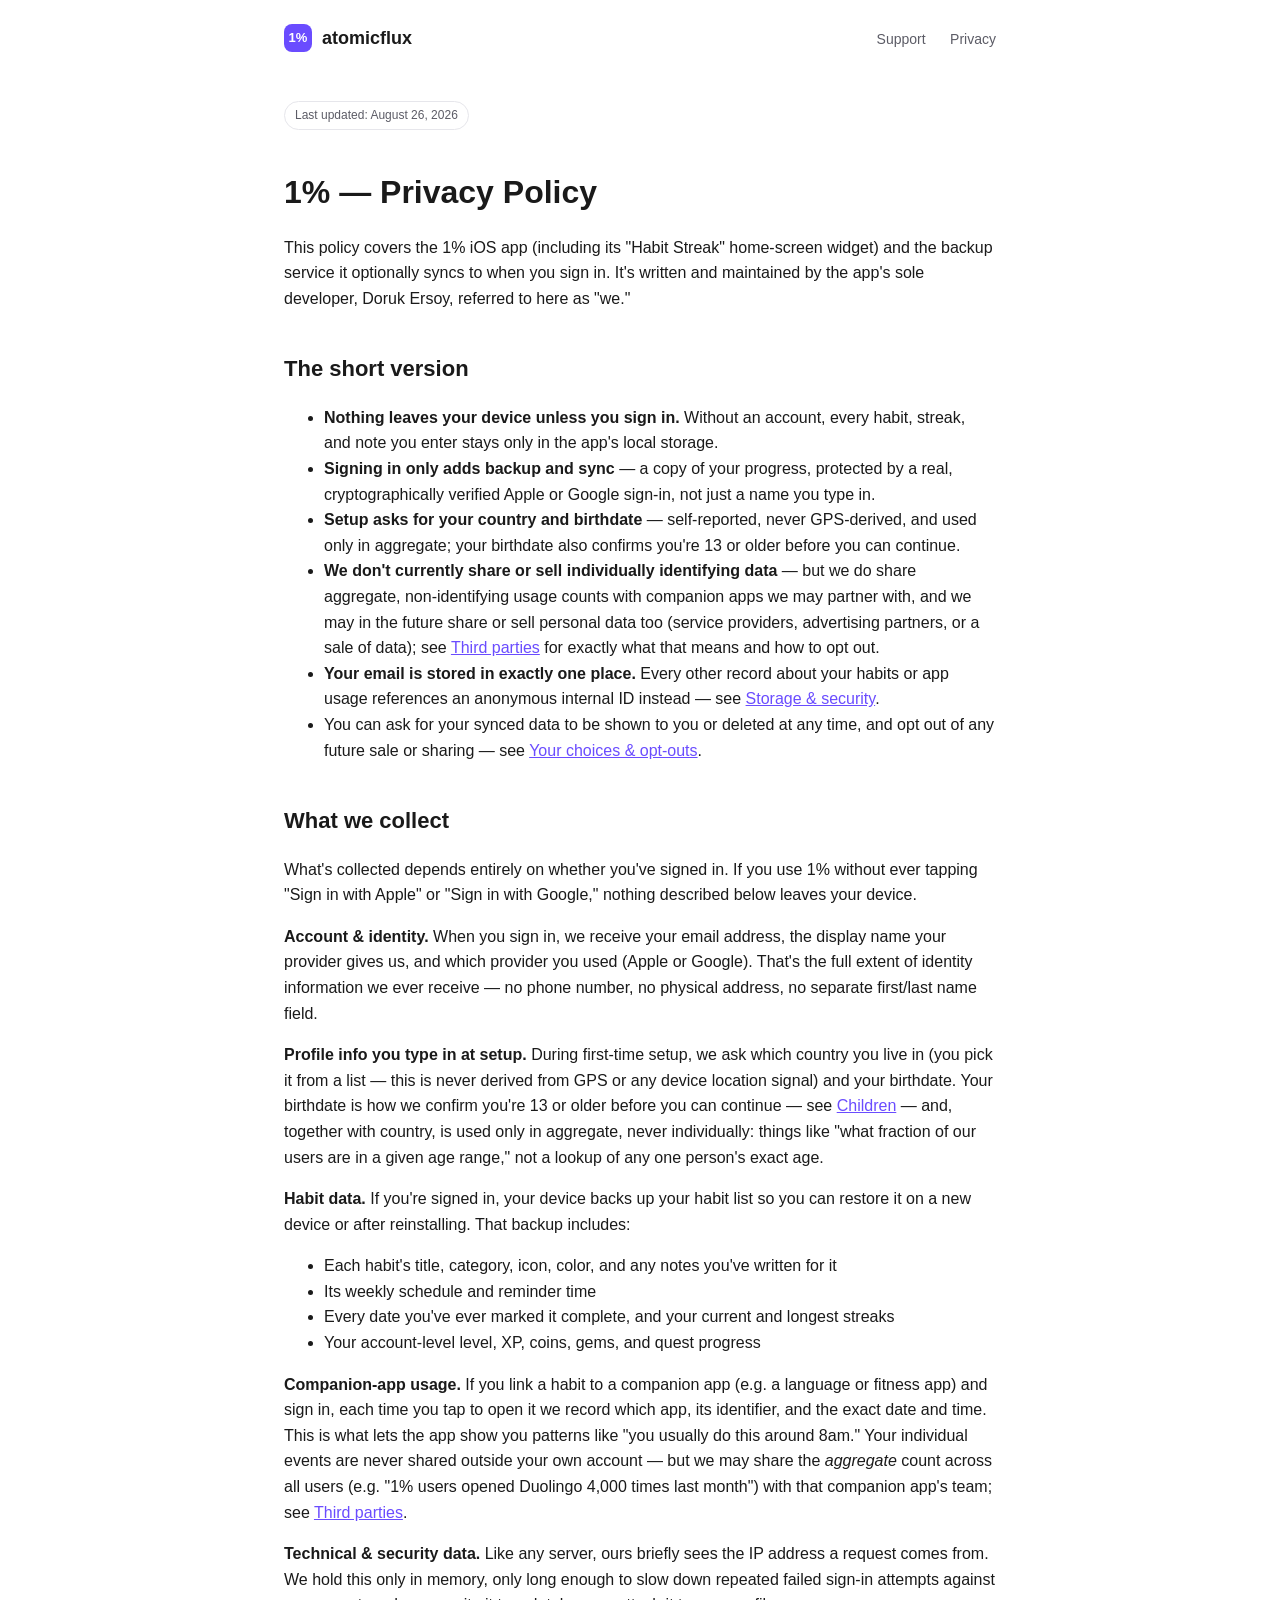
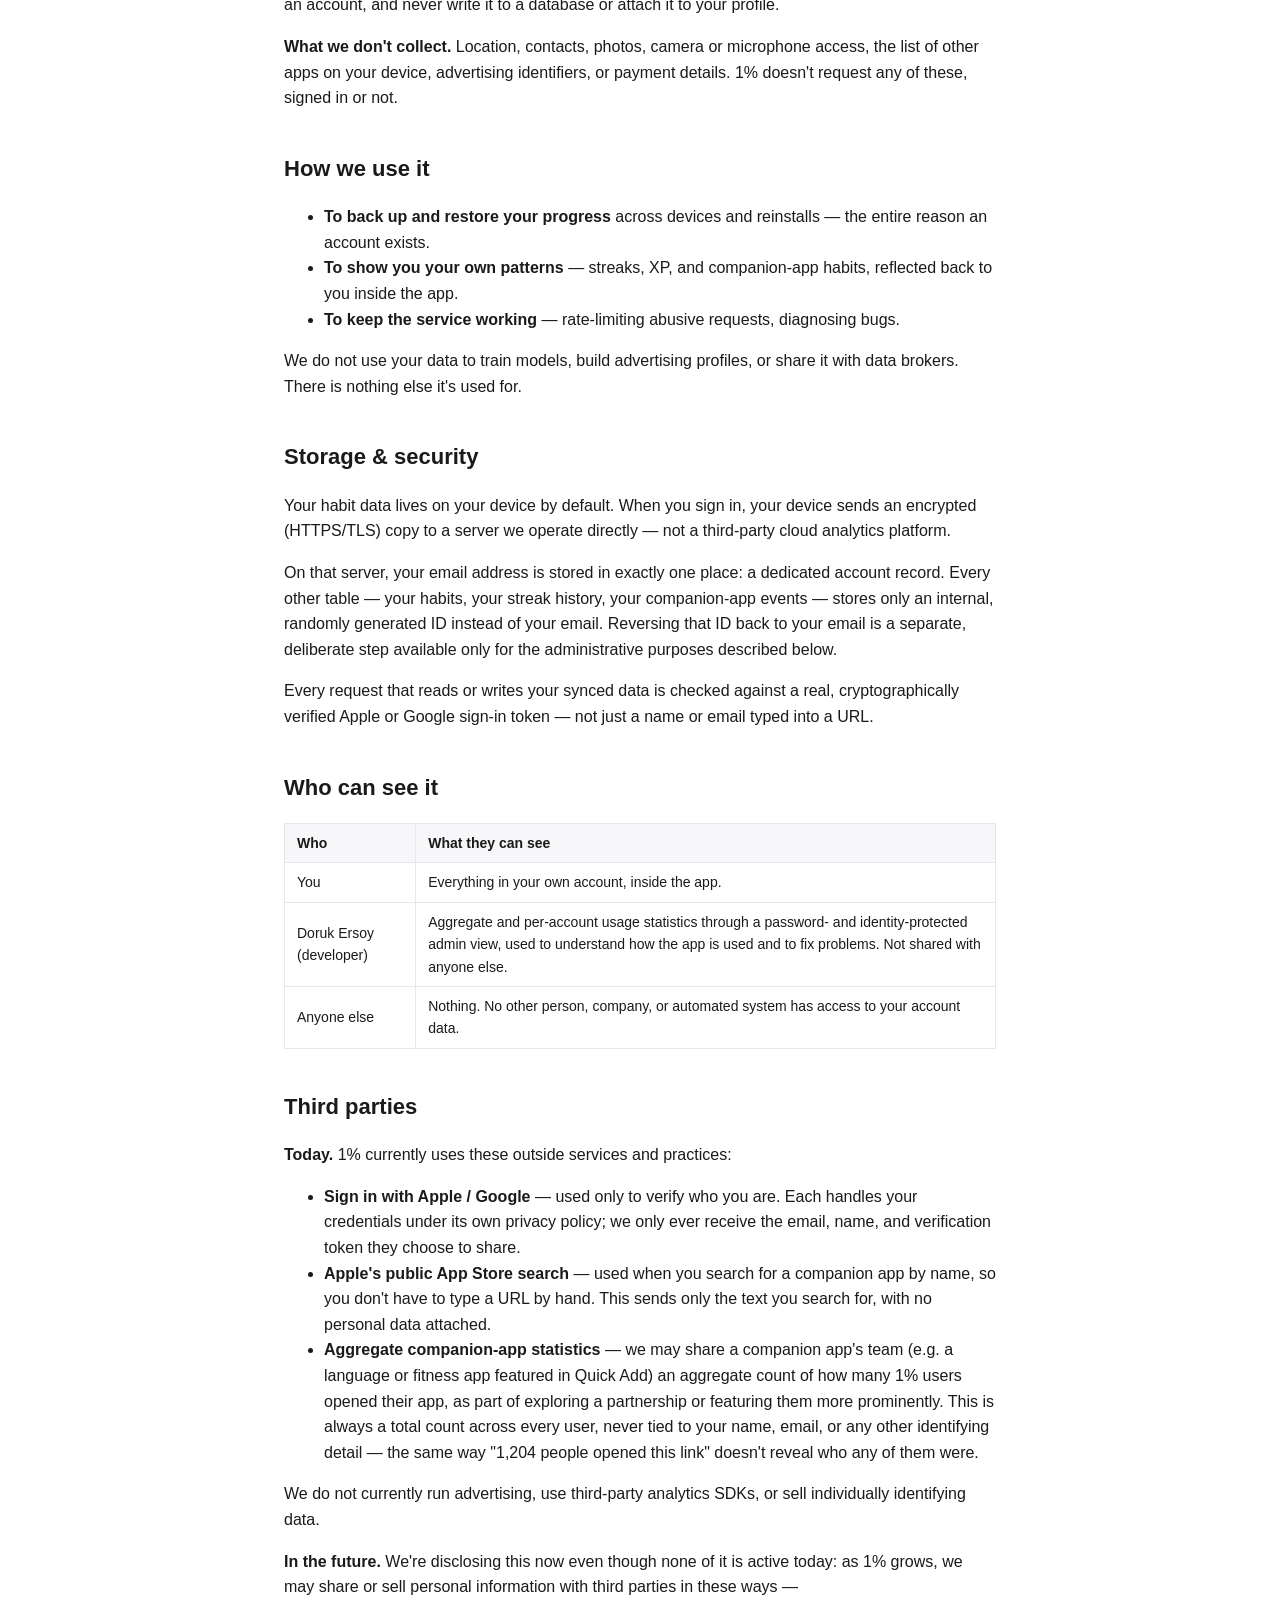
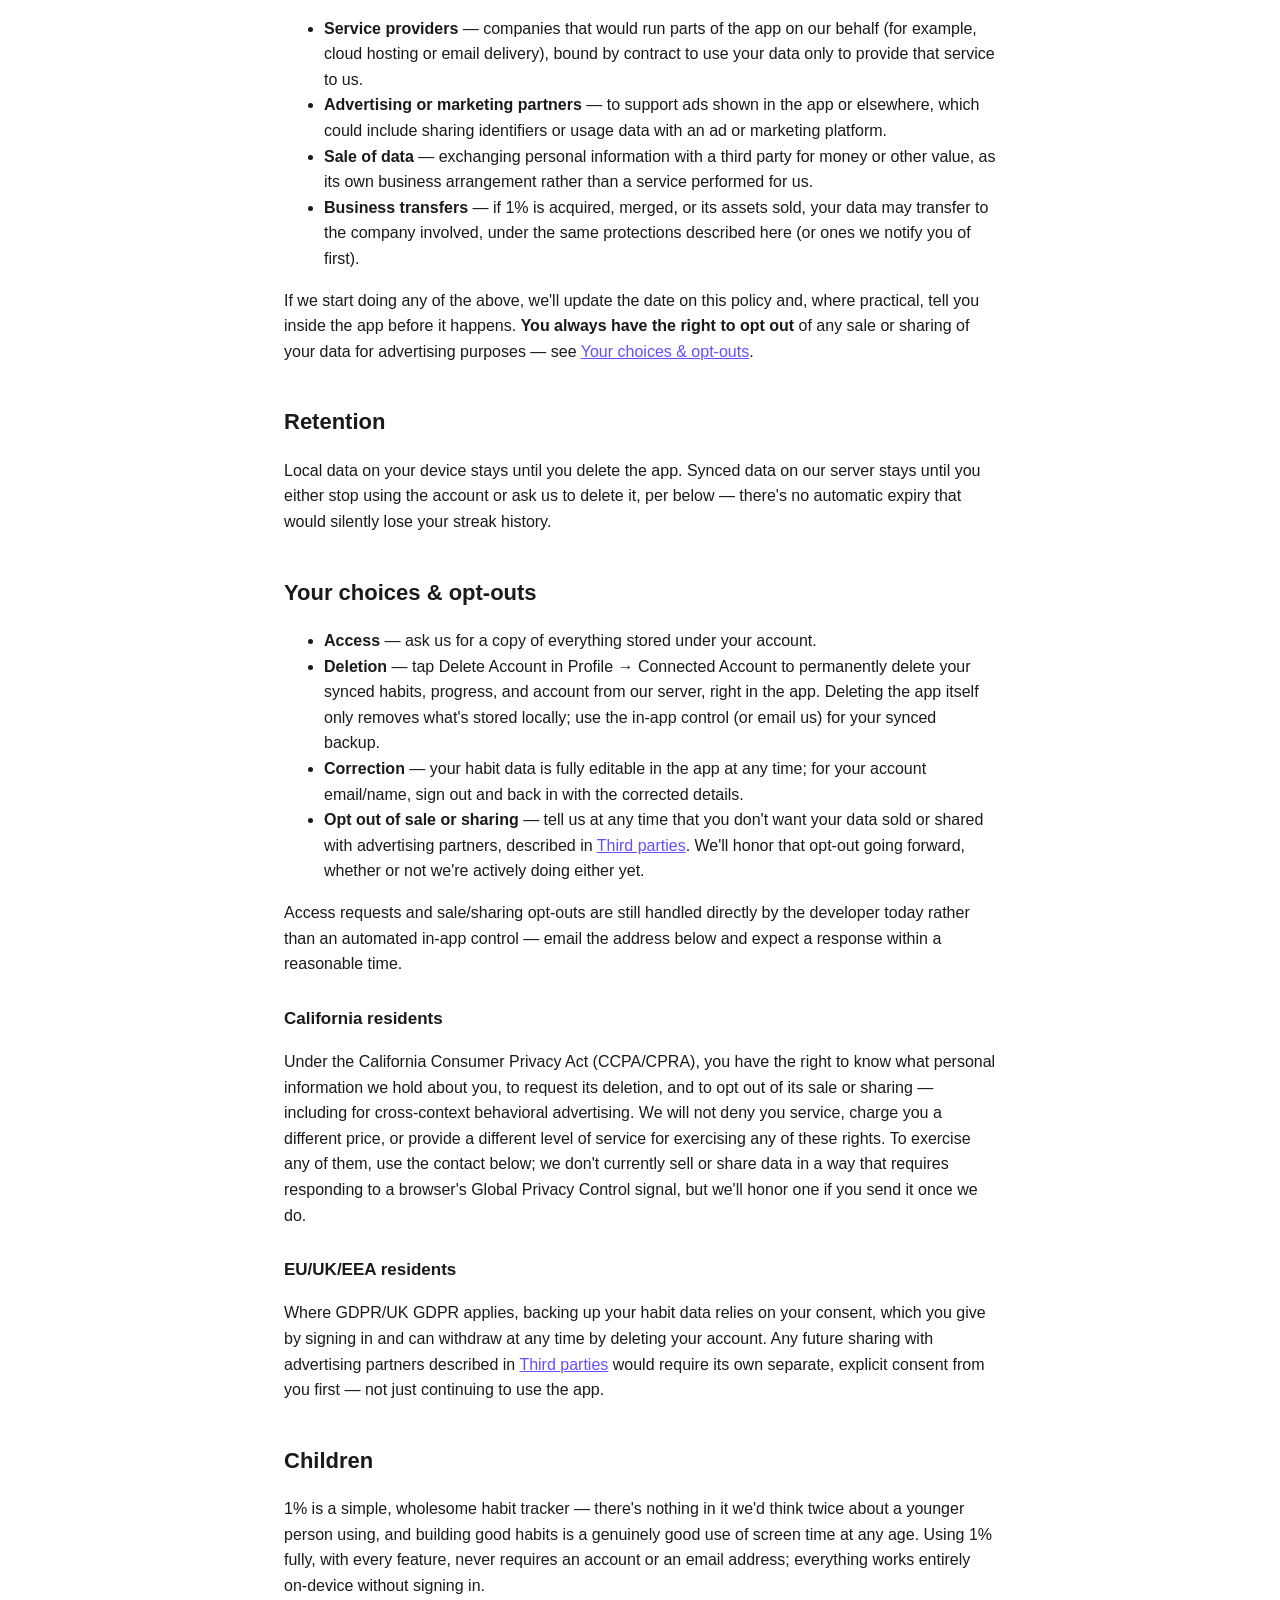
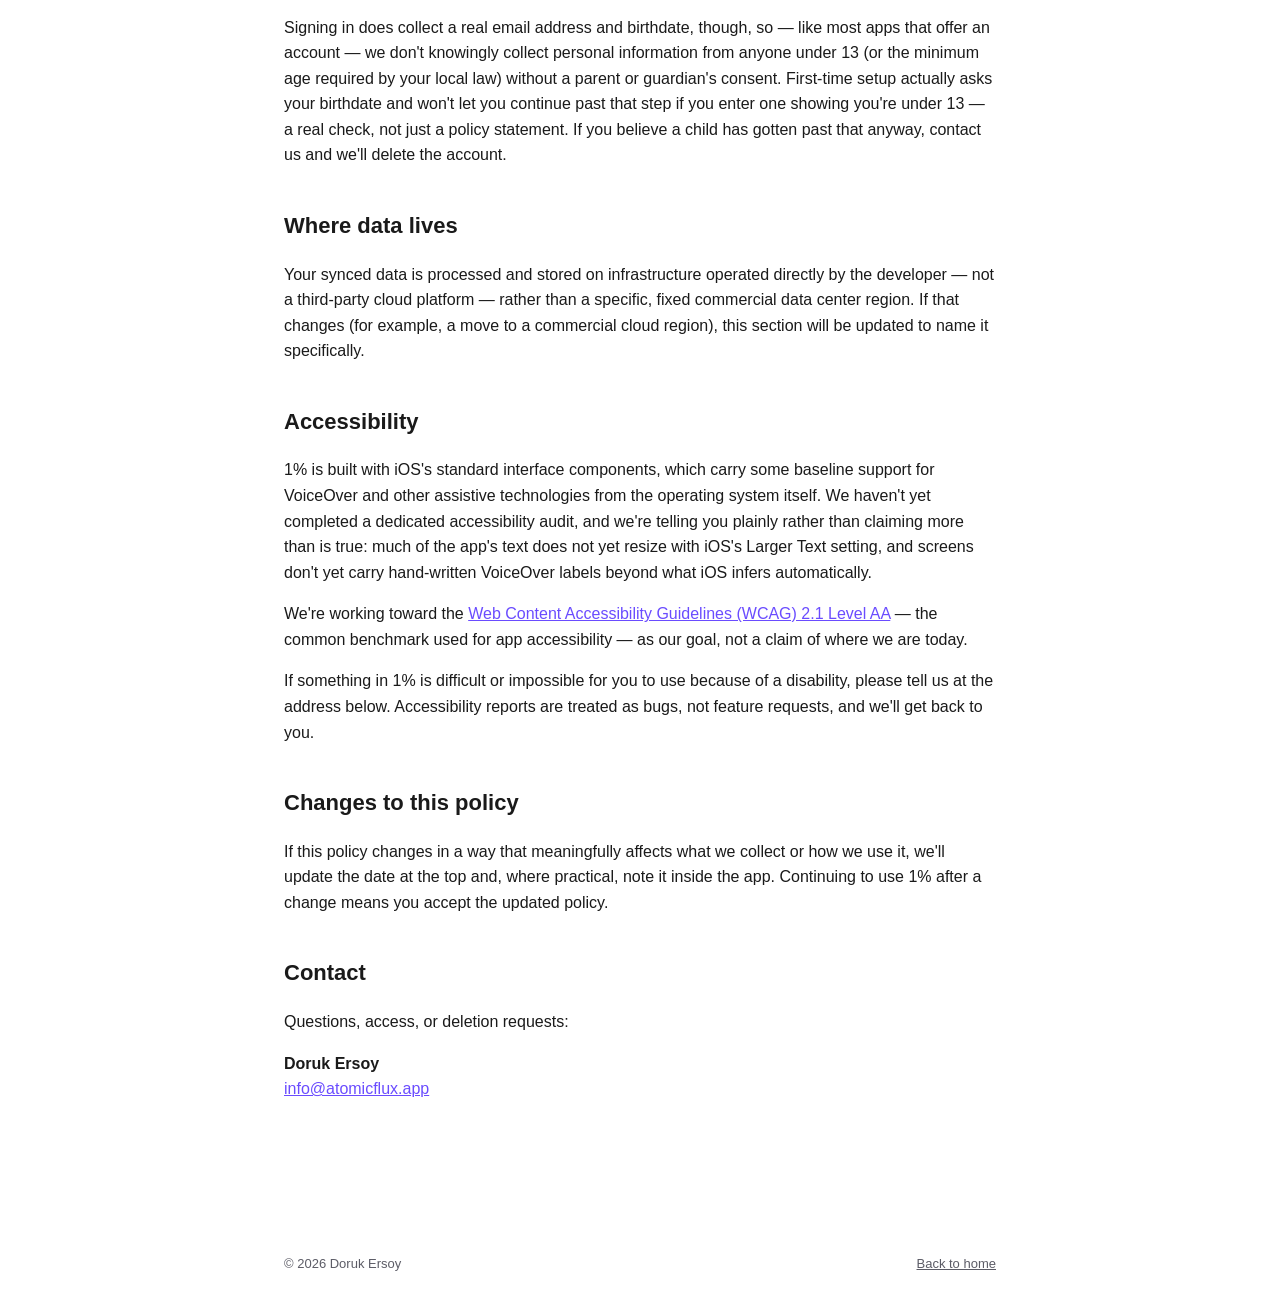
==== privacy/index.html @ e9e7b1c2 "Initial site: landing page, privacy policy, and support page Co-Authored-By: Claude Sonnet 5 <norepl" ====
<!doctype html>
<html lang="en">
<head>
<meta charset="utf-8">
<meta name="viewport" content="width=device-width, initial-scale=1">
<title>Privacy Policy — 1%</title>
<meta name="description" content="Privacy policy for the 1% iOS habit tracker app.">
<link rel="stylesheet" href="/css/style.css">
</head>
<body>
<header class="site">
  <a class="brand" href="/">
    <span class="mark">1%</span>
    atomicflux
  </a>
  <nav class="site">
    <a href="/support/">Support</a>
    <a href="/privacy/">Privacy</a>
  </nav>
</header>

<main class="wrap">
  <span class="badge">Last updated: August 26, 2026</span>
  <h1>1% — Privacy Policy</h1>

  <p>This policy covers the 1% iOS app (including its "Habit Streak"
  home-screen widget) and the backup service it optionally syncs to when
  you sign in. It's written and maintained by the app's sole developer,
  Doruk Ersoy, referred to here as "we."</p>

  <h2>The short version</h2>
  <ul>
    <li><strong>Nothing leaves your device unless you sign in.</strong> Without an account, every habit, streak, and note you enter stays only in the app's local storage.</li>
    <li><strong>Signing in only adds backup and sync</strong> — a copy of your progress, protected by a real, cryptographically verified Apple or Google sign-in, not just a name you type in.</li>
    <li><strong>Setup asks for your country and birthdate</strong> — self-reported, never GPS-derived, and used only in aggregate; your birthdate also confirms you're 13 or older before you can continue.</li>
    <li><strong>We don't currently share or sell individually identifying data</strong> — but we do share aggregate, non-identifying usage counts with companion apps we may partner with, and we may in the future share or sell personal data too (service providers, advertising partners, or a sale of data); see <a href="#third-parties">Third parties</a> for exactly what that means and how to opt out.</li>
    <li><strong>Your email is stored in exactly one place.</strong> Every other record about your habits or app usage references an anonymous internal ID instead — see <a href="#storage-security">Storage &amp; security</a>.</li>
    <li>You can ask for your synced data to be shown to you or deleted at any time, and opt out of any future sale or sharing — see <a href="#your-choices">Your choices &amp; opt-outs</a>.</li>
  </ul>

  <h2>What we collect</h2>
  <p>What's collected depends entirely on whether you've signed in. If you use 1% without ever tapping "Sign in with Apple" or "Sign in with Google," nothing described below leaves your device.</p>

  <p><strong>Account &amp; identity.</strong> When you sign in, we receive your email address, the display name your provider gives us, and which provider you used (Apple or Google). That's the full extent of identity information we ever receive — no phone number, no physical address, no separate first/last name field.</p>

  <p><strong>Profile info you type in at setup.</strong> During first-time setup, we ask which country you live in (you pick it from a list — this is never derived from GPS or any device location signal) and your birthdate. Your birthdate is how we confirm you're 13 or older before you can continue — see <a href="#children">Children</a> — and, together with country, is used only in aggregate, never individually: things like "what fraction of our users are in a given age range," not a lookup of any one person's exact age.</p>

  <p><strong>Habit data.</strong> If you're signed in, your device backs up your habit list so you can restore it on a new device or after reinstalling. That backup includes:</p>
  <ul>
    <li>Each habit's title, category, icon, color, and any notes you've written for it</li>
    <li>Its weekly schedule and reminder time</li>
    <li>Every date you've ever marked it complete, and your current and longest streaks</li>
    <li>Your account-level level, XP, coins, gems, and quest progress</li>
  </ul>

  <p><strong>Companion-app usage.</strong> If you link a habit to a companion app (e.g. a language or fitness app) and sign in, each time you tap to open it we record which app, its identifier, and the exact date and time. This is what lets the app show you patterns like "you usually do this around 8am." Your individual events are never shared outside your own account — but we may share the <em>aggregate</em> count across all users (e.g. "1% users opened Duolingo 4,000 times last month") with that companion app's team; see <a href="#third-parties">Third parties</a>.</p>

  <p><strong>Technical &amp; security data.</strong> Like any server, ours briefly sees the IP address a request comes from. We hold this only in memory, only long enough to slow down repeated failed sign-in attempts against an account, and never write it to a database or attach it to your profile.</p>

  <p><strong>What we don't collect.</strong> Location, contacts, photos, camera or microphone access, the list of other apps on your device, advertising identifiers, or payment details. 1% doesn't request any of these, signed in or not.</p>

  <h2>How we use it</h2>
  <ul>
    <li><strong>To back up and restore your progress</strong> across devices and reinstalls — the entire reason an account exists.</li>
    <li><strong>To show you your own patterns</strong> — streaks, XP, and companion-app habits, reflected back to you inside the app.</li>
    <li><strong>To keep the service working</strong> — rate-limiting abusive requests, diagnosing bugs.</li>
  </ul>
  <p>We do not use your data to train models, build advertising profiles, or share it with data brokers. There is nothing else it's used for.</p>

  <h2 id="storage-security">Storage &amp; security</h2>
  <p>Your habit data lives on your device by default. When you sign in, your device sends an encrypted (HTTPS/TLS) copy to a server we operate directly — not a third-party cloud analytics platform.</p>
  <p>On that server, your email address is stored in exactly one place: a dedicated account record. Every other table — your habits, your streak history, your companion-app events — stores only an internal, randomly generated ID instead of your email. Reversing that ID back to your email is a separate, deliberate step available only for the administrative purposes described below.</p>
  <p>Every request that reads or writes your synced data is checked against a real, cryptographically verified Apple or Google sign-in token — not just a name or email typed into a URL.</p>

  <h2>Who can see it</h2>
  <table>
    <tr><th>Who</th><th>What they can see</th></tr>
    <tr><td>You</td><td>Everything in your own account, inside the app.</td></tr>
    <tr><td>Doruk Ersoy (developer)</td><td>Aggregate and per-account usage statistics through a password- and identity-protected admin view, used to understand how the app is used and to fix problems. Not shared with anyone else.</td></tr>
    <tr><td>Anyone else</td><td>Nothing. No other person, company, or automated system has access to your account data.</td></tr>
  </table>

  <h2 id="third-parties">Third parties</h2>
  <p><strong>Today.</strong> 1% currently uses these outside services and practices:</p>
  <ul>
    <li><strong>Sign in with Apple / Google</strong> — used only to verify who you are. Each handles your credentials under its own privacy policy; we only ever receive the email, name, and verification token they choose to share.</li>
    <li><strong>Apple's public App Store search</strong> — used when you search for a companion app by name, so you don't have to type a URL by hand. This sends only the text you search for, with no personal data attached.</li>
    <li><strong>Aggregate companion-app statistics</strong> — we may share a companion app's team (e.g. a language or fitness app featured in Quick Add) an aggregate count of how many 1% users opened their app, as part of exploring a partnership or featuring them more prominently. This is always a total count across every user, never tied to your name, email, or any other identifying detail — the same way "1,204 people opened this link" doesn't reveal who any of them were.</li>
  </ul>
  <p>We do not currently run advertising, use third-party analytics SDKs, or sell individually identifying data.</p>

  <p><strong>In the future.</strong> We're disclosing this now even though none of it is active today: as 1% grows, we may share or sell personal information with third parties in these ways —</p>
  <ul>
    <li><strong>Service providers</strong> — companies that would run parts of the app on our behalf (for example, cloud hosting or email delivery), bound by contract to use your data only to provide that service to us.</li>
    <li><strong>Advertising or marketing partners</strong> — to support ads shown in the app or elsewhere, which could include sharing identifiers or usage data with an ad or marketing platform.</li>
    <li><strong>Sale of data</strong> — exchanging personal information with a third party for money or other value, as its own business arrangement rather than a service performed for us.</li>
    <li><strong>Business transfers</strong> — if 1% is acquired, merged, or its assets sold, your data may transfer to the company involved, under the same protections described here (or ones we notify you of first).</li>
  </ul>
  <p>If we start doing any of the above, we'll update the date on this policy and, where practical, tell you inside the app before it happens. <strong>You always have the right to opt out</strong> of any sale or sharing of your data for advertising purposes — see <a href="#your-choices">Your choices &amp; opt-outs</a>.</p>

  <h2>Retention</h2>
  <p>Local data on your device stays until you delete the app. Synced data on our server stays until you either stop using the account or ask us to delete it, per below — there's no automatic expiry that would silently lose your streak history.</p>

  <h2 id="your-choices">Your choices &amp; opt-outs</h2>
  <ul>
    <li><strong>Access</strong> — ask us for a copy of everything stored under your account.</li>
    <li><strong>Deletion</strong> — tap Delete Account in Profile → Connected Account to permanently delete your synced habits, progress, and account from our server, right in the app. Deleting the app itself only removes what's stored locally; use the in-app control (or email us) for your synced backup.</li>
    <li><strong>Correction</strong> — your habit data is fully editable in the app at any time; for your account email/name, sign out and back in with the corrected details.</li>
    <li><strong>Opt out of sale or sharing</strong> — tell us at any time that you don't want your data sold or shared with advertising partners, described in <a href="#third-parties">Third parties</a>. We'll honor that opt-out going forward, whether or not we're actively doing either yet.</li>
  </ul>
  <p>Access requests and sale/sharing opt-outs are still handled directly by the developer today rather than an automated in-app control — email the address below and expect a response within a reasonable time.</p>

  <h3>California residents</h3>
  <p>Under the California Consumer Privacy Act (CCPA/CPRA), you have the right to know what personal information we hold about you, to request its deletion, and to opt out of its sale or sharing — including for cross-context behavioral advertising. We will not deny you service, charge you a different price, or provide a different level of service for exercising any of these rights. To exercise any of them, use the contact below; we don't currently sell or share data in a way that requires responding to a browser's Global Privacy Control signal, but we'll honor one if you send it once we do.</p>

  <h3>EU/UK/EEA residents</h3>
  <p>Where GDPR/UK GDPR applies, backing up your habit data relies on your consent, which you give by signing in and can withdraw at any time by deleting your account. Any future sharing with advertising partners described in <a href="#third-parties">Third parties</a> would require its own separate, explicit consent from you first — not just continuing to use the app.</p>

  <h2 id="children">Children</h2>
  <p>1% is a simple, wholesome habit tracker — there's nothing in it we'd think twice about a younger person using, and building good habits is a genuinely good use of screen time at any age. Using 1% fully, with every feature, never requires an account or an email address; everything works entirely on-device without signing in.</p>
  <p>Signing in does collect a real email address and birthdate, though, so — like most apps that offer an account — we don't knowingly collect personal information from anyone under 13 (or the minimum age required by your local law) without a parent or guardian's consent. First-time setup actually asks your birthdate and won't let you continue past that step if you enter one showing you're under 13 — a real check, not just a policy statement. If you believe a child has gotten past that anyway, contact us and we'll delete the account.</p>

  <h2>Where data lives</h2>
  <p>Your synced data is processed and stored on infrastructure operated directly by the developer — not a third-party cloud platform — rather than a specific, fixed commercial data center region. If that changes (for example, a move to a commercial cloud region), this section will be updated to name it specifically.</p>

  <h2>Accessibility</h2>
  <p>1% is built with iOS's standard interface components, which carry some baseline support for VoiceOver and other assistive technologies from the operating system itself. We haven't yet completed a dedicated accessibility audit, and we're telling you plainly rather than claiming more than is true: much of the app's text does not yet resize with iOS's Larger Text setting, and screens don't yet carry hand-written VoiceOver labels beyond what iOS infers automatically.</p>
  <p>We're working toward the <a href="https://www.w3.org/WAI/WCAG21/quickref/">Web Content Accessibility Guidelines (WCAG) 2.1 Level AA</a> — the common benchmark used for app accessibility — as our goal, not a claim of where we are today.</p>
  <p>If something in 1% is difficult or impossible for you to use because of a disability, please tell us at the address below. Accessibility reports are treated as bugs, not feature requests, and we'll get back to you.</p>

  <h2>Changes to this policy</h2>
  <p>If this policy changes in a way that meaningfully affects what we collect or how we use it, we'll update the date at the top and, where practical, note it inside the app. Continuing to use 1% after a change means you accept the updated policy.</p>

  <h2>Contact</h2>
  <p>Questions, access, or deletion requests:</p>
  <p><strong>Doruk Ersoy</strong><br>
  <a href="mailto:info@atomicflux.app">info@atomicflux.app</a></p>
</main>

<footer class="site">
  <span>&copy; 2026 Doruk Ersoy</span>
  <span><a href="/">Back to home</a></span>
</footer>
</body>
</html>
---- css/style.css ----
:root {
  color-scheme: light dark;
  --bg: #ffffff;
  --fg: #1a1a1a;
  --muted: #5c5c66;
  --accent: #6a4cff;
  --border: #e6e6eb;
  --card: #f7f7fa;
}

@media (prefers-color-scheme: dark) {
  :root {
    --bg: #0f0f13;
    --fg: #f2f2f5;
    --muted: #a3a3ad;
    --accent: #9b85ff;
    --border: #26262e;
    --card: #17171d;
  }
}

* { box-sizing: border-box; }

body {
  margin: 0;
  background: var(--bg);
  color: var(--fg);
  font-family: -apple-system, BlinkMacSystemFont, "Segoe UI", Roboto, Helvetica, Arial, sans-serif;
  line-height: 1.6;
}

.wrap {
  max-width: 760px;
  margin: 0 auto;
  padding: 48px 24px 96px;
}

header.site {
  display: flex;
  align-items: center;
  justify-content: space-between;
  max-width: 760px;
  margin: 0 auto;
  padding: 24px 24px 0;
}

.brand {
  display: flex;
  align-items: center;
  gap: 10px;
  font-weight: 700;
  font-size: 18px;
  color: var(--fg);
  text-decoration: none;
}

.brand .mark {
  width: 28px;
  height: 28px;
  border-radius: 8px;
  background: var(--accent);
  color: #fff;
  display: flex;
  align-items: center;
  justify-content: center;
  font-size: 13px;
  font-weight: 800;
}

nav.site a {
  color: var(--muted);
  text-decoration: none;
  font-size: 14px;
  margin-left: 20px;
}

nav.site a:hover { color: var(--fg); }

h1 { font-size: 32px; margin-bottom: 8px; }
h2 { font-size: 22px; margin-top: 40px; }
h3 { font-size: 17px; margin-top: 28px; }

p, li { color: var(--fg); }

.muted { color: var(--muted); }

a { color: var(--accent); }

table {
  width: 100%;
  border-collapse: collapse;
  margin: 16px 0;
}

th, td {
  text-align: left;
  padding: 8px 12px;
  border: 1px solid var(--border);
  font-size: 14px;
}

th { background: var(--card); }

.card {
  background: var(--card);
  border: 1px solid var(--border);
  border-radius: 12px;
  padding: 20px 24px;
  margin: 20px 0;
}

.badge {
  display: inline-block;
  font-size: 12px;
  color: var(--muted);
  border: 1px solid var(--border);
  border-radius: 999px;
  padding: 4px 10px;
  margin-bottom: 16px;
}

.hero {
  text-align: center;
  padding: 64px 0 32px;
}

.hero .mark-lg {
  width: 72px;
  height: 72px;
  border-radius: 20px;
  background: var(--accent);
  color: #fff;
  display: flex;
  align-items: center;
  justify-content: center;
  font-size: 30px;
  font-weight: 800;
  margin: 0 auto 20px;
}

.hero p.tagline {
  color: var(--muted);
  font-size: 18px;
  max-width: 480px;
  margin: 12px auto 28px;
}

.cta-row {
  display: flex;
  gap: 12px;
  justify-content: center;
  flex-wrap: wrap;
}

.btn {
  display: inline-block;
  padding: 12px 22px;
  border-radius: 10px;
  text-decoration: none;
  font-weight: 600;
  font-size: 15px;
}

.btn.primary {
  background: var(--accent);
  color: #fff;
}

.btn.secondary {
  background: transparent;
  color: var(--fg);
  border: 1px solid var(--border);
}

footer.site {
  max-width: 760px;
  margin: 0 auto;
  padding: 40px 24px;
  color: var(--muted);
  font-size: 13px;
  display: flex;
  justify-content: space-between;
  flex-wrap: wrap;
  gap: 8px;
}

footer.site a { color: var(--muted); }

.faq dt {
  font-weight: 600;
  margin-top: 20px;
}

.faq dd {
  margin: 6px 0 0;
  color: var(--muted);
}

.notice {
  border-left: 3px solid var(--accent);
  padding: 4px 16px;
  color: var(--muted);
  font-size: 14px;
  margin: 24px 0;
}
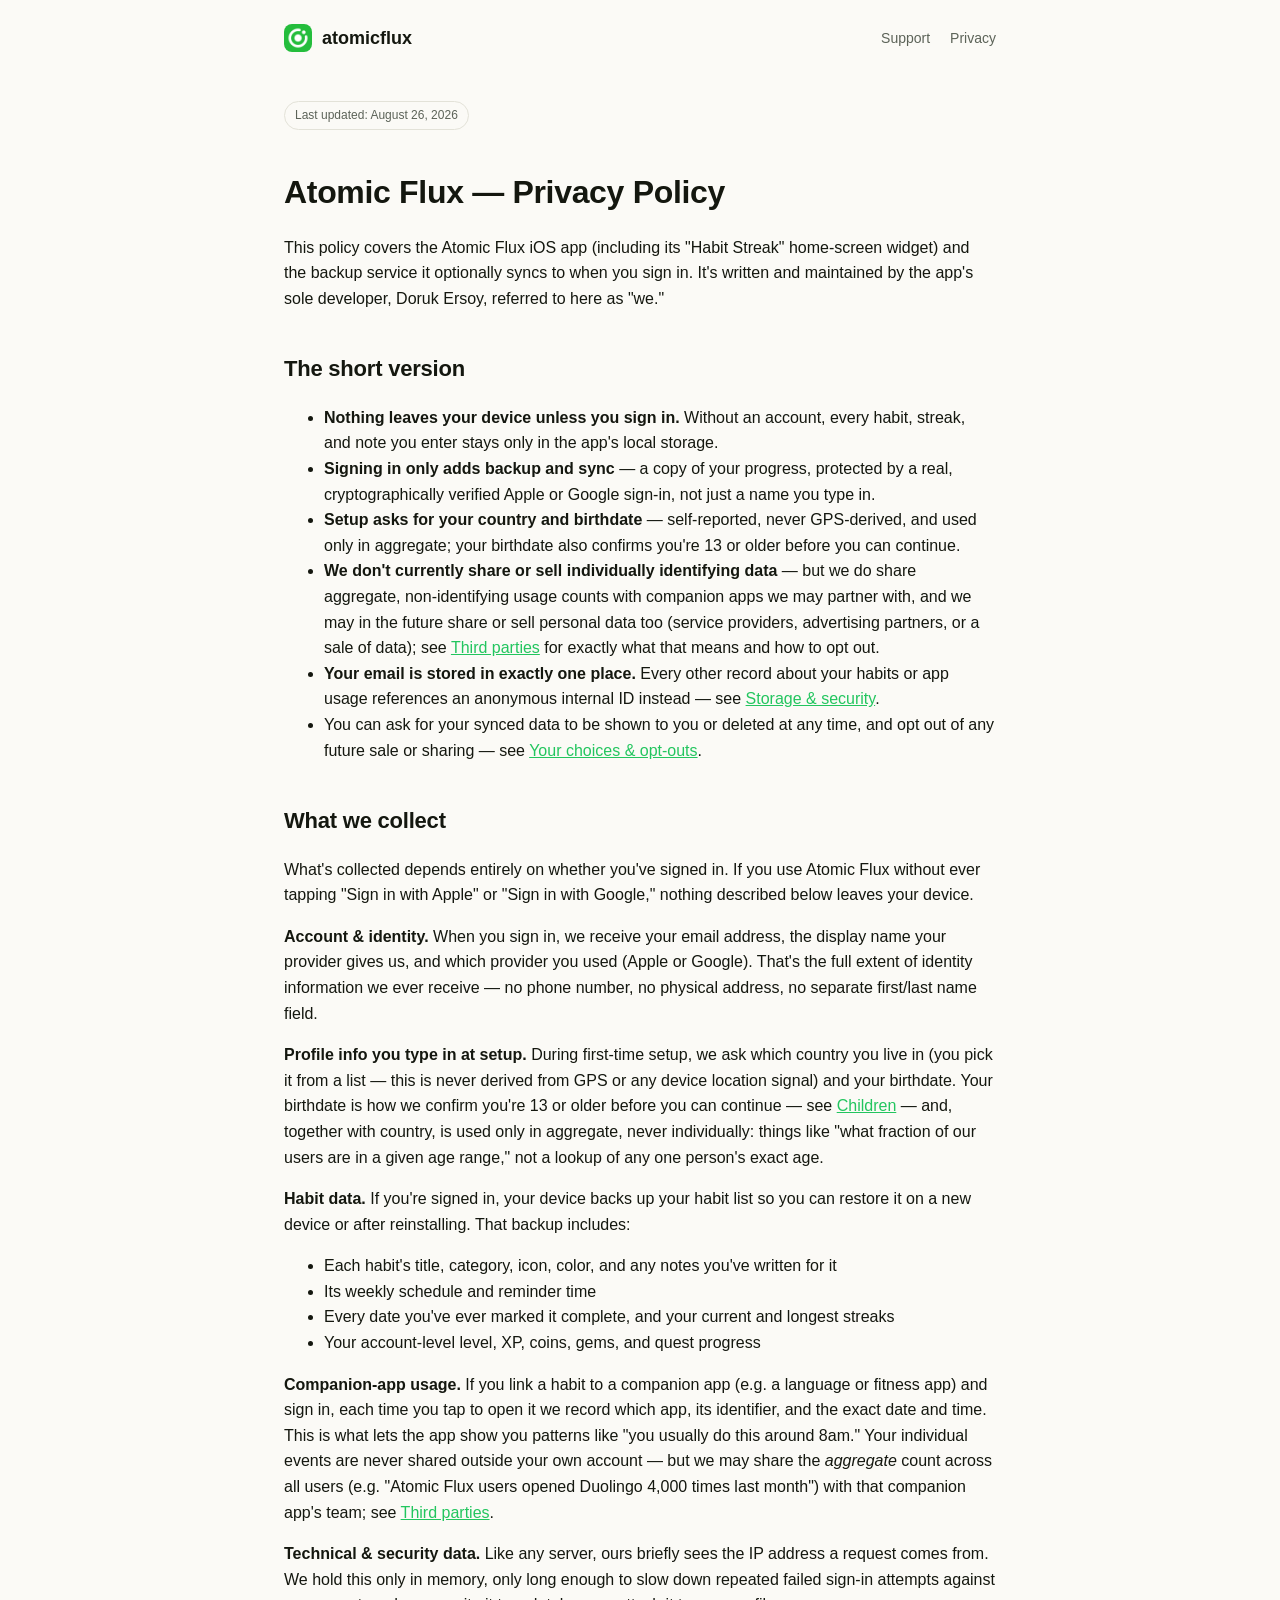
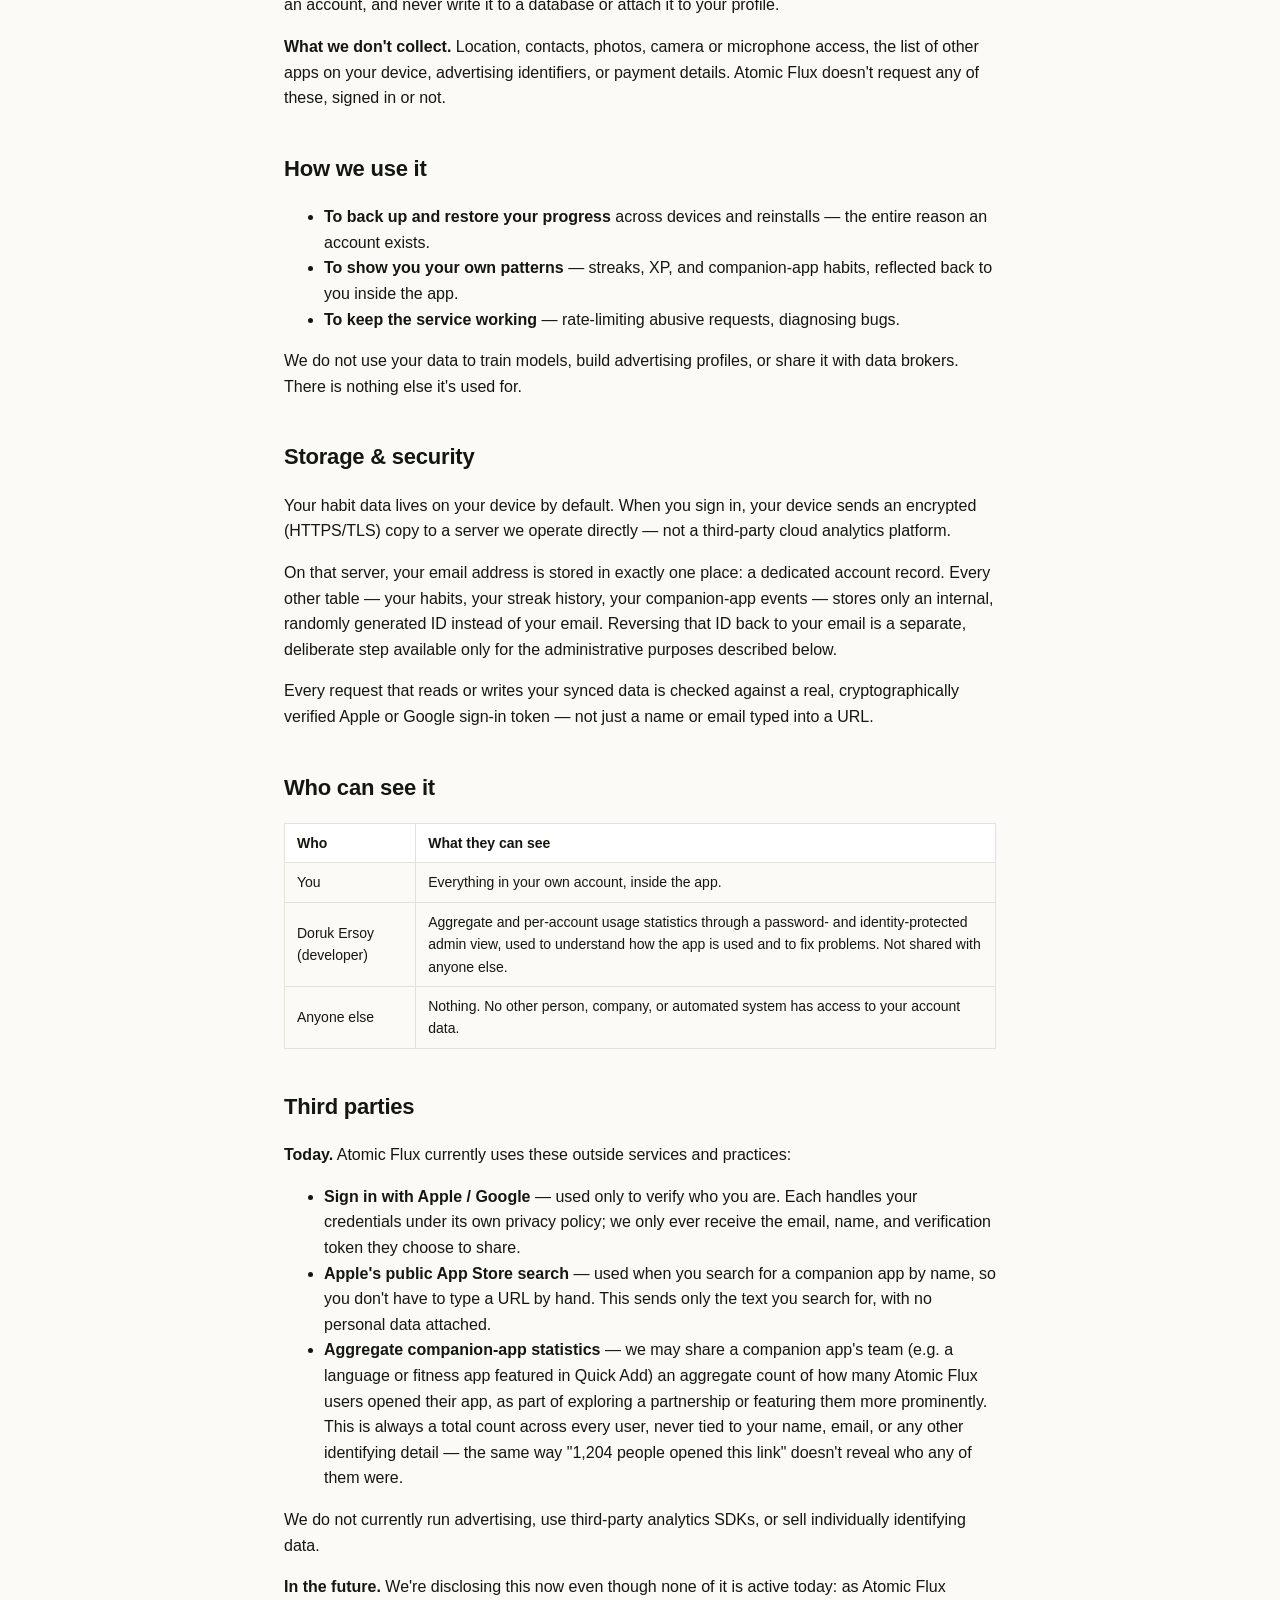
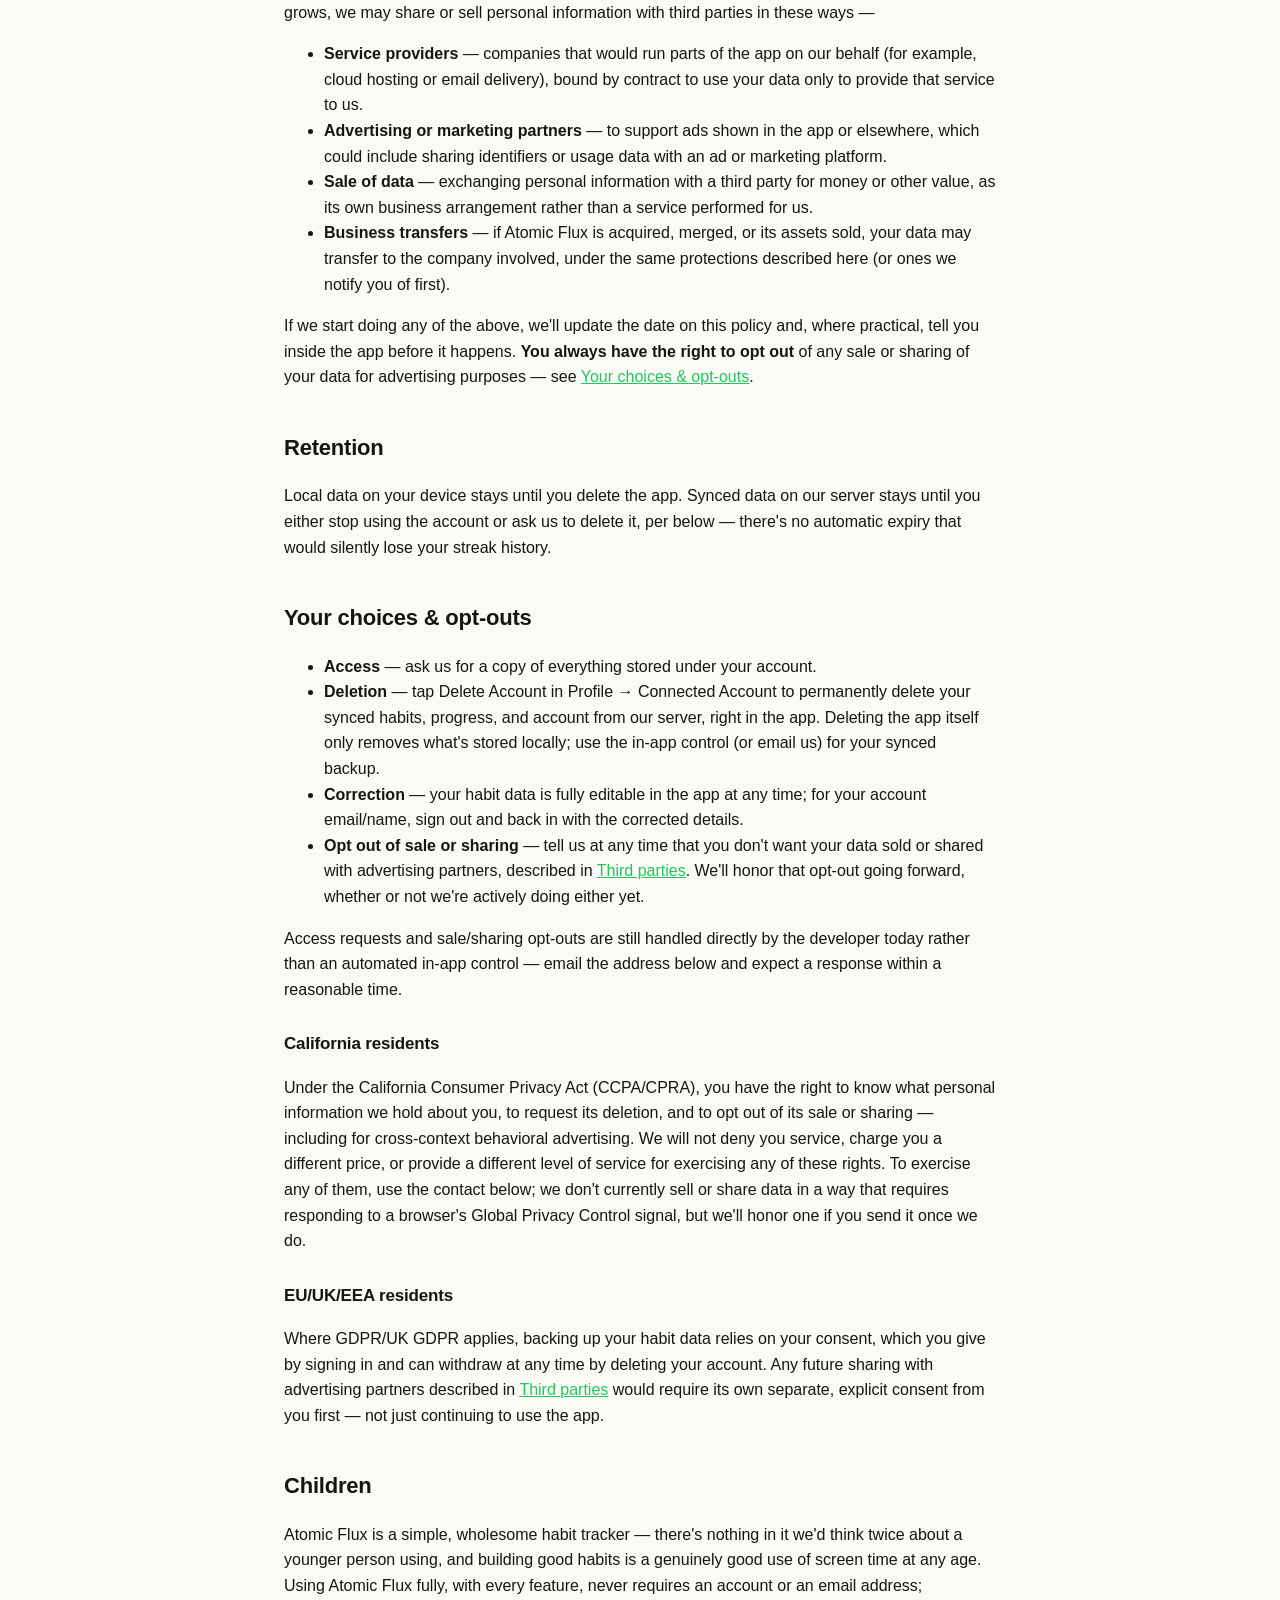
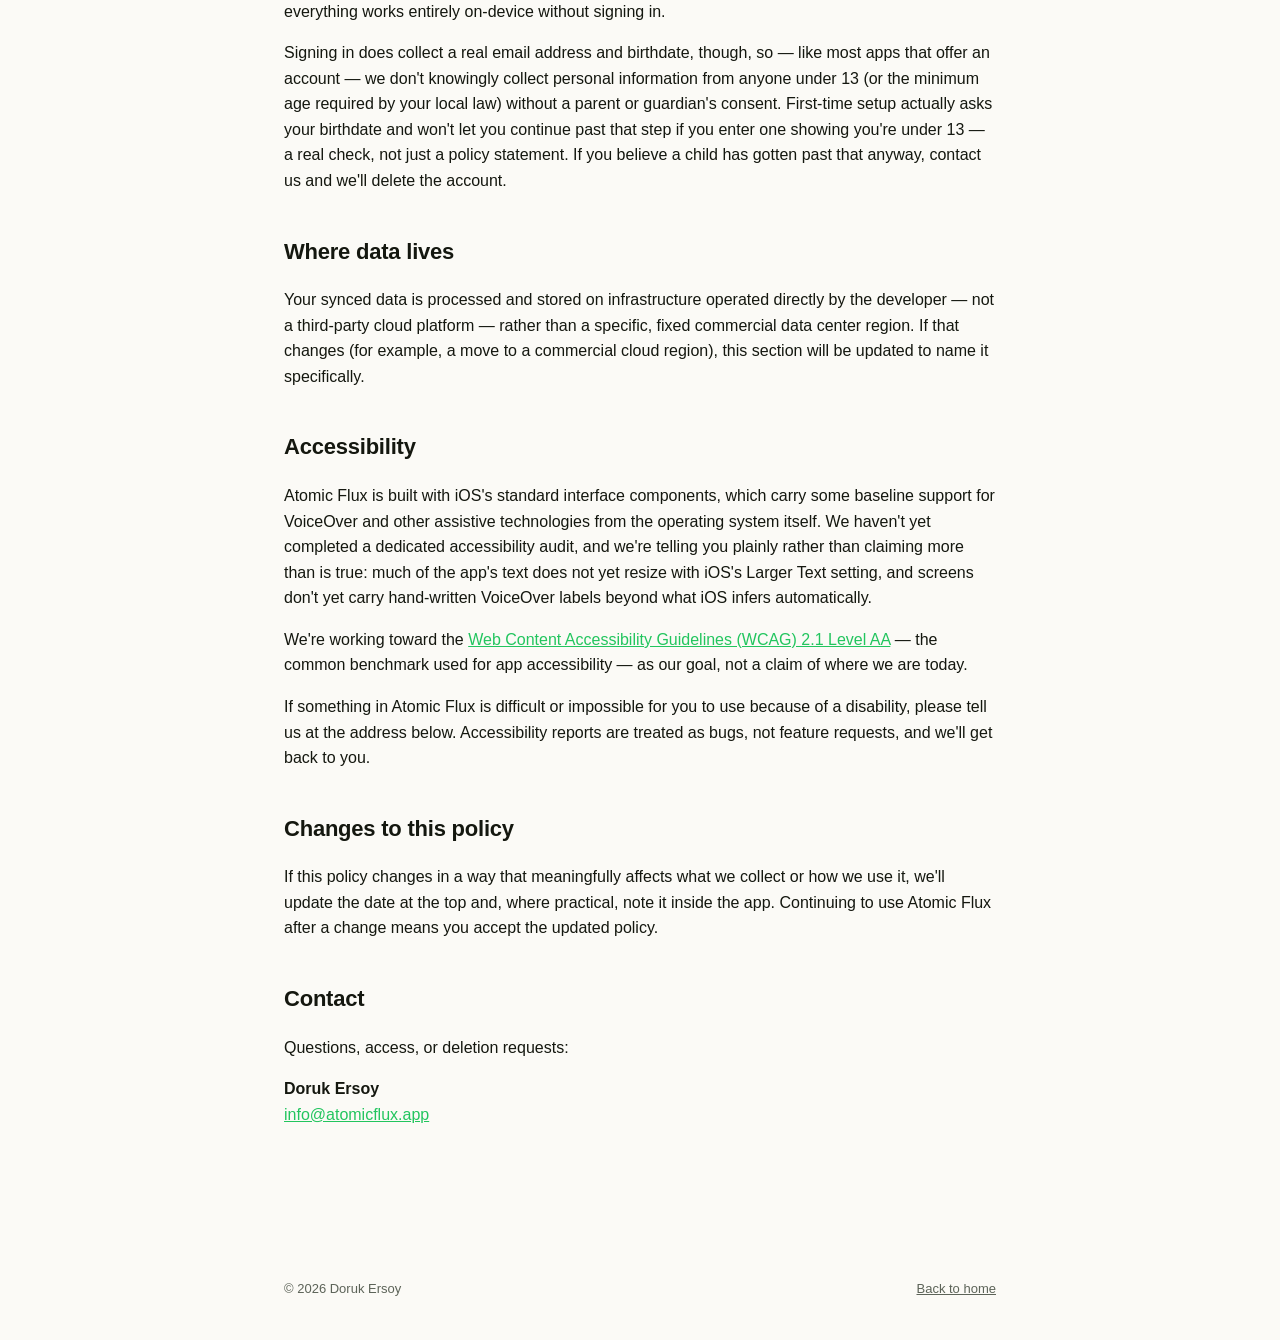
==== commit 5fcaec3a: "Rebrand from 1% to Atomic Flux Replace the "1%" text badge with the real app icon as the logo, and r" ====
--- a/privacy/index.html
+++ b/privacy/index.html
@@ -3,14 +3,14 @@
 <head>
 <meta charset="utf-8">
 <meta name="viewport" content="width=device-width, initial-scale=1">
-<title>Privacy Policy — 1%</title>
-<meta name="description" content="Privacy policy for the 1% iOS habit tracker app.">
+<title>Privacy Policy — Atomic Flux</title>
+<meta name="description" content="Privacy policy for the Atomic Flux iOS habit tracker app.">
 <link rel="stylesheet" href="/css/style.css">
 </head>
 <body>
 <header class="site">
   <a class="brand" href="/">
-    <span class="mark">1%</span>
+    <img class="mark" src="/assets/app-icon.png" alt="Atomic Flux logo">
     atomicflux
   </a>
   <nav class="site">
@@ -21,9 +21,9 @@
 
 <main class="wrap">
   <span class="badge">Last updated: August 26, 2026</span>
-  <h1>1% — Privacy Policy</h1>
+  <h1>Atomic Flux — Privacy Policy</h1>
 
-  <p>This policy covers the 1% iOS app (including its "Habit Streak"
+  <p>This policy covers the Atomic Flux iOS app (including its "Habit Streak"
   home-screen widget) and the backup service it optionally syncs to when
   you sign in. It's written and maintained by the app's sole developer,
   Doruk Ersoy, referred to here as "we."</p>
@@ -39,7 +39,7 @@
   </ul>
 
   <h2>What we collect</h2>
-  <p>What's collected depends entirely on whether you've signed in. If you use 1% without ever tapping "Sign in with Apple" or "Sign in with Google," nothing described below leaves your device.</p>
+  <p>What's collected depends entirely on whether you've signed in. If you use Atomic Flux without ever tapping "Sign in with Apple" or "Sign in with Google," nothing described below leaves your device.</p>
 
   <p><strong>Account &amp; identity.</strong> When you sign in, we receive your email address, the display name your provider gives us, and which provider you used (Apple or Google). That's the full extent of identity information we ever receive — no phone number, no physical address, no separate first/last name field.</p>
 
@@ -53,11 +53,11 @@
     <li>Your account-level level, XP, coins, gems, and quest progress</li>
   </ul>
 
-  <p><strong>Companion-app usage.</strong> If you link a habit to a companion app (e.g. a language or fitness app) and sign in, each time you tap to open it we record which app, its identifier, and the exact date and time. This is what lets the app show you patterns like "you usually do this around 8am." Your individual events are never shared outside your own account — but we may share the <em>aggregate</em> count across all users (e.g. "1% users opened Duolingo 4,000 times last month") with that companion app's team; see <a href="#third-parties">Third parties</a>.</p>
+  <p><strong>Companion-app usage.</strong> If you link a habit to a companion app (e.g. a language or fitness app) and sign in, each time you tap to open it we record which app, its identifier, and the exact date and time. This is what lets the app show you patterns like "you usually do this around 8am." Your individual events are never shared outside your own account — but we may share the <em>aggregate</em> count across all users (e.g. "Atomic Flux users opened Duolingo 4,000 times last month") with that companion app's team; see <a href="#third-parties">Third parties</a>.</p>
 
   <p><strong>Technical &amp; security data.</strong> Like any server, ours briefly sees the IP address a request comes from. We hold this only in memory, only long enough to slow down repeated failed sign-in attempts against an account, and never write it to a database or attach it to your profile.</p>
 
-  <p><strong>What we don't collect.</strong> Location, contacts, photos, camera or microphone access, the list of other apps on your device, advertising identifiers, or payment details. 1% doesn't request any of these, signed in or not.</p>
+  <p><strong>What we don't collect.</strong> Location, contacts, photos, camera or microphone access, the list of other apps on your device, advertising identifiers, or payment details. Atomic Flux doesn't request any of these, signed in or not.</p>
 
   <h2>How we use it</h2>
   <ul>
@@ -81,20 +81,20 @@
   </table>
 
   <h2 id="third-parties">Third parties</h2>
-  <p><strong>Today.</strong> 1% currently uses these outside services and practices:</p>
+  <p><strong>Today.</strong> Atomic Flux currently uses these outside services and practices:</p>
   <ul>
     <li><strong>Sign in with Apple / Google</strong> — used only to verify who you are. Each handles your credentials under its own privacy policy; we only ever receive the email, name, and verification token they choose to share.</li>
     <li><strong>Apple's public App Store search</strong> — used when you search for a companion app by name, so you don't have to type a URL by hand. This sends only the text you search for, with no personal data attached.</li>
-    <li><strong>Aggregate companion-app statistics</strong> — we may share a companion app's team (e.g. a language or fitness app featured in Quick Add) an aggregate count of how many 1% users opened their app, as part of exploring a partnership or featuring them more prominently. This is always a total count across every user, never tied to your name, email, or any other identifying detail — the same way "1,204 people opened this link" doesn't reveal who any of them were.</li>
+    <li><strong>Aggregate companion-app statistics</strong> — we may share a companion app's team (e.g. a language or fitness app featured in Quick Add) an aggregate count of how many Atomic Flux users opened their app, as part of exploring a partnership or featuring them more prominently. This is always a total count across every user, never tied to your name, email, or any other identifying detail — the same way "1,204 people opened this link" doesn't reveal who any of them were.</li>
   </ul>
   <p>We do not currently run advertising, use third-party analytics SDKs, or sell individually identifying data.</p>
 
-  <p><strong>In the future.</strong> We're disclosing this now even though none of it is active today: as 1% grows, we may share or sell personal information with third parties in these ways —</p>
+  <p><strong>In the future.</strong> We're disclosing this now even though none of it is active today: as Atomic Flux grows, we may share or sell personal information with third parties in these ways —</p>
   <ul>
     <li><strong>Service providers</strong> — companies that would run parts of the app on our behalf (for example, cloud hosting or email delivery), bound by contract to use your data only to provide that service to us.</li>
     <li><strong>Advertising or marketing partners</strong> — to support ads shown in the app or elsewhere, which could include sharing identifiers or usage data with an ad or marketing platform.</li>
     <li><strong>Sale of data</strong> — exchanging personal information with a third party for money or other value, as its own business arrangement rather than a service performed for us.</li>
-    <li><strong>Business transfers</strong> — if 1% is acquired, merged, or its assets sold, your data may transfer to the company involved, under the same protections described here (or ones we notify you of first).</li>
+    <li><strong>Business transfers</strong> — if Atomic Flux is acquired, merged, or its assets sold, your data may transfer to the company involved, under the same protections described here (or ones we notify you of first).</li>
   </ul>
   <p>If we start doing any of the above, we'll update the date on this policy and, where practical, tell you inside the app before it happens. <strong>You always have the right to opt out</strong> of any sale or sharing of your data for advertising purposes — see <a href="#your-choices">Your choices &amp; opt-outs</a>.</p>
 
@@ -117,19 +117,19 @@
   <p>Where GDPR/UK GDPR applies, backing up your habit data relies on your consent, which you give by signing in and can withdraw at any time by deleting your account. Any future sharing with advertising partners described in <a href="#third-parties">Third parties</a> would require its own separate, explicit consent from you first — not just continuing to use the app.</p>
 
   <h2 id="children">Children</h2>
-  <p>1% is a simple, wholesome habit tracker — there's nothing in it we'd think twice about a younger person using, and building good habits is a genuinely good use of screen time at any age. Using 1% fully, with every feature, never requires an account or an email address; everything works entirely on-device without signing in.</p>
+  <p>Atomic Flux is a simple, wholesome habit tracker — there's nothing in it we'd think twice about a younger person using, and building good habits is a genuinely good use of screen time at any age. Using Atomic Flux fully, with every feature, never requires an account or an email address; everything works entirely on-device without signing in.</p>
   <p>Signing in does collect a real email address and birthdate, though, so — like most apps that offer an account — we don't knowingly collect personal information from anyone under 13 (or the minimum age required by your local law) without a parent or guardian's consent. First-time setup actually asks your birthdate and won't let you continue past that step if you enter one showing you're under 13 — a real check, not just a policy statement. If you believe a child has gotten past that anyway, contact us and we'll delete the account.</p>
 
   <h2>Where data lives</h2>
   <p>Your synced data is processed and stored on infrastructure operated directly by the developer — not a third-party cloud platform — rather than a specific, fixed commercial data center region. If that changes (for example, a move to a commercial cloud region), this section will be updated to name it specifically.</p>
 
   <h2>Accessibility</h2>
-  <p>1% is built with iOS's standard interface components, which carry some baseline support for VoiceOver and other assistive technologies from the operating system itself. We haven't yet completed a dedicated accessibility audit, and we're telling you plainly rather than claiming more than is true: much of the app's text does not yet resize with iOS's Larger Text setting, and screens don't yet carry hand-written VoiceOver labels beyond what iOS infers automatically.</p>
+  <p>Atomic Flux is built with iOS's standard interface components, which carry some baseline support for VoiceOver and other assistive technologies from the operating system itself. We haven't yet completed a dedicated accessibility audit, and we're telling you plainly rather than claiming more than is true: much of the app's text does not yet resize with iOS's Larger Text setting, and screens don't yet carry hand-written VoiceOver labels beyond what iOS infers automatically.</p>
   <p>We're working toward the <a href="https://www.w3.org/WAI/WCAG21/quickref/">Web Content Accessibility Guidelines (WCAG) 2.1 Level AA</a> — the common benchmark used for app accessibility — as our goal, not a claim of where we are today.</p>
-  <p>If something in 1% is difficult or impossible for you to use because of a disability, please tell us at the address below. Accessibility reports are treated as bugs, not feature requests, and we'll get back to you.</p>
+  <p>If something in Atomic Flux is difficult or impossible for you to use because of a disability, please tell us at the address below. Accessibility reports are treated as bugs, not feature requests, and we'll get back to you.</p>
 
   <h2>Changes to this policy</h2>
-  <p>If this policy changes in a way that meaningfully affects what we collect or how we use it, we'll update the date at the top and, where practical, note it inside the app. Continuing to use 1% after a change means you accept the updated policy.</p>
+  <p>If this policy changes in a way that meaningfully affects what we collect or how we use it, we'll update the date at the top and, where practical, note it inside the app. Continuing to use Atomic Flux after a change means you accept the updated policy.</p>
 
   <h2>Contact</h2>
   <p>Questions, access, or deletion requests:</p>
--- a/css/style.css
+++ b/css/style.css
@@ -1,21 +1,26 @@
 :root {
   color-scheme: light dark;
-  --bg: #ffffff;
-  --fg: #1a1a1a;
-  --muted: #5c5c66;
-  --accent: #6a4cff;
-  --border: #e6e6eb;
-  --card: #f7f7fa;
+  --bg: #fbfaf6;
+  --fg: #14170f;
+  --muted: #5c6358;
+  --accent: #22c55e;
+  --accent-ink: #0f3d22;
+  --negative: #ff5a4e;
+  --border: #e3e2d8;
+  --card: #ffffff;
+  --font-display: "Space Grotesk", -apple-system, BlinkMacSystemFont, "Segoe UI", sans-serif;
 }
 
 @media (prefers-color-scheme: dark) {
   :root {
-    --bg: #0f0f13;
-    --fg: #f2f2f5;
-    --muted: #a3a3ad;
-    --accent: #9b85ff;
-    --border: #26262e;
-    --card: #17171d;
+    --bg: #0b0d0a;
+    --fg: #f2f4ee;
+    --muted: #a2a89b;
+    --accent: #3ddc73;
+    --accent-ink: #0b2416;
+    --negative: #ff6f65;
+    --border: #23261f;
+    --card: #14170f;
   }
 }
 
@@ -58,27 +63,34 @@
   width: 28px;
   height: 28px;
   border-radius: 8px;
-  background: var(--accent);
-  color: #fff;
+  object-fit: cover;
+  display: block;
+}
+
+nav.site {
   display: flex;
   align-items: center;
-  justify-content: center;
-  font-size: 13px;
-  font-weight: 800;
+  flex-wrap: wrap;
+  justify-content: flex-end;
+  gap: 10px 20px;
 }
 
 nav.site a {
   color: var(--muted);
   text-decoration: none;
   font-size: 14px;
-  margin-left: 20px;
 }
 
 nav.site a:hover { color: var(--fg); }
 
-h1 { font-size: 32px; margin-bottom: 8px; }
-h2 { font-size: 22px; margin-top: 40px; }
-h3 { font-size: 17px; margin-top: 28px; }
+@media (max-width: 560px) {
+  header.site { flex-wrap: wrap; row-gap: 14px; }
+}
+
+h1, h2, h3 { font-family: var(--font-display); letter-spacing: -0.01em; }
+h1 { font-size: 32px; margin-bottom: 8px; font-weight: 700; }
+h2 { font-size: 22px; margin-top: 40px; font-weight: 700; }
+h3 { font-size: 17px; margin-top: 28px; font-weight: 700; }
 
 p, li { color: var(--fg); }
 
@@ -117,32 +129,6 @@
   border-radius: 999px;
   padding: 4px 10px;
   margin-bottom: 16px;
-}
-
-.hero {
-  text-align: center;
-  padding: 64px 0 32px;
-}
-
-.hero .mark-lg {
-  width: 72px;
-  height: 72px;
-  border-radius: 20px;
-  background: var(--accent);
-  color: #fff;
-  display: flex;
-  align-items: center;
-  justify-content: center;
-  font-size: 30px;
-  font-weight: 800;
-  margin: 0 auto 20px;
-}
-
-.hero p.tagline {
-  color: var(--muted);
-  font-size: 18px;
-  max-width: 480px;
-  margin: 12px auto 28px;
 }
 
 .cta-row {
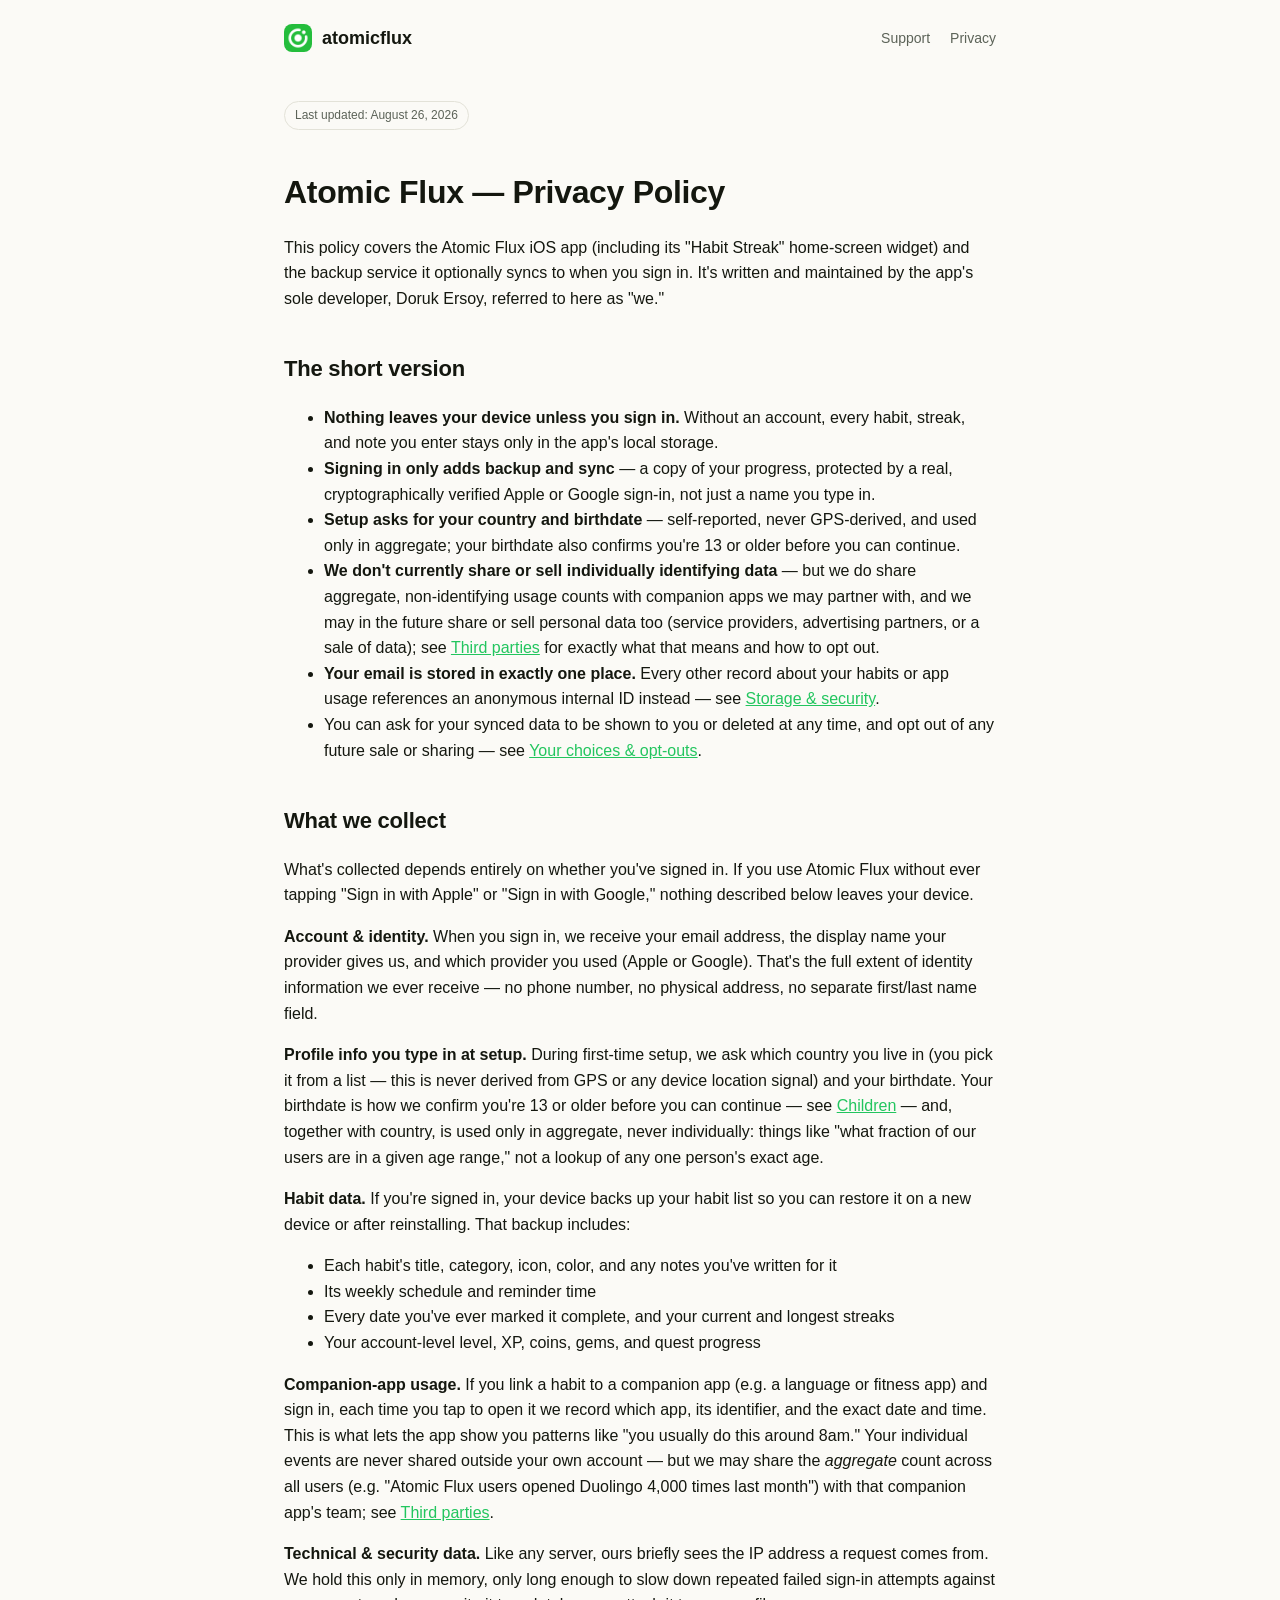
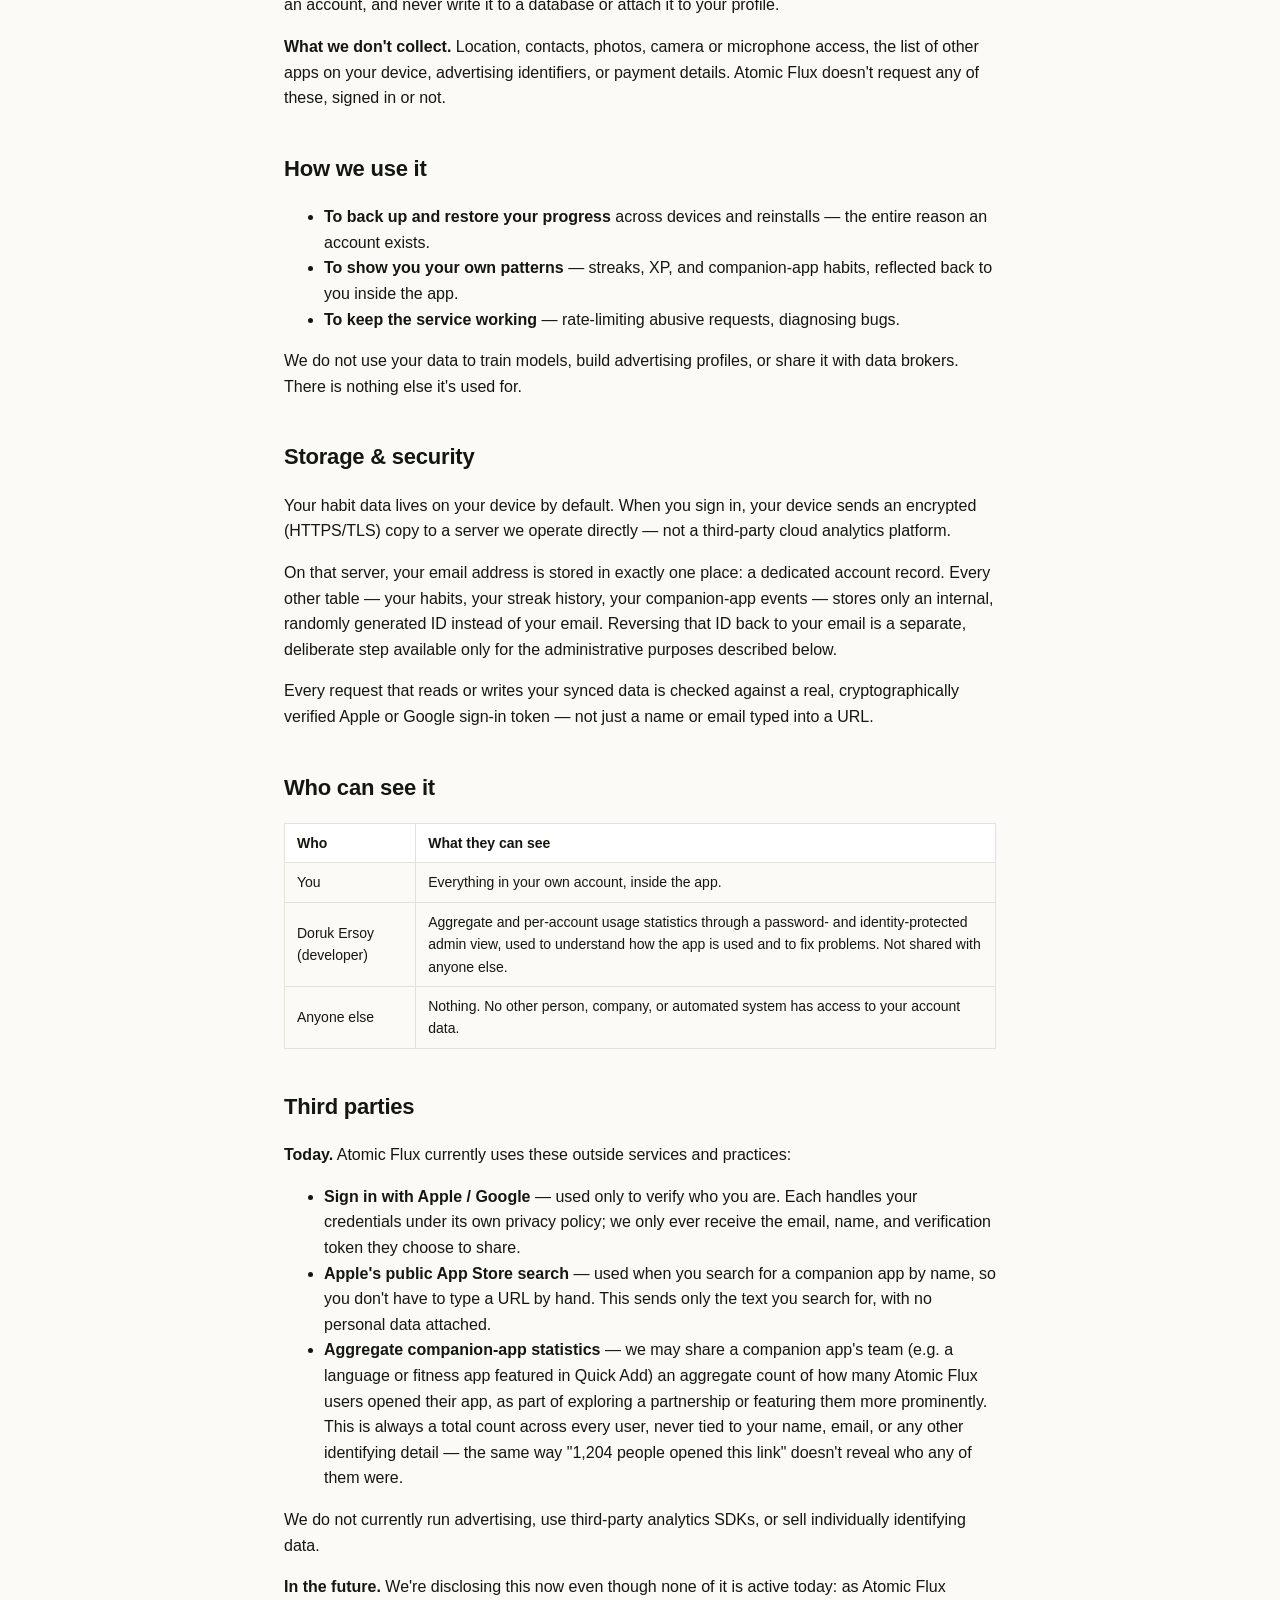
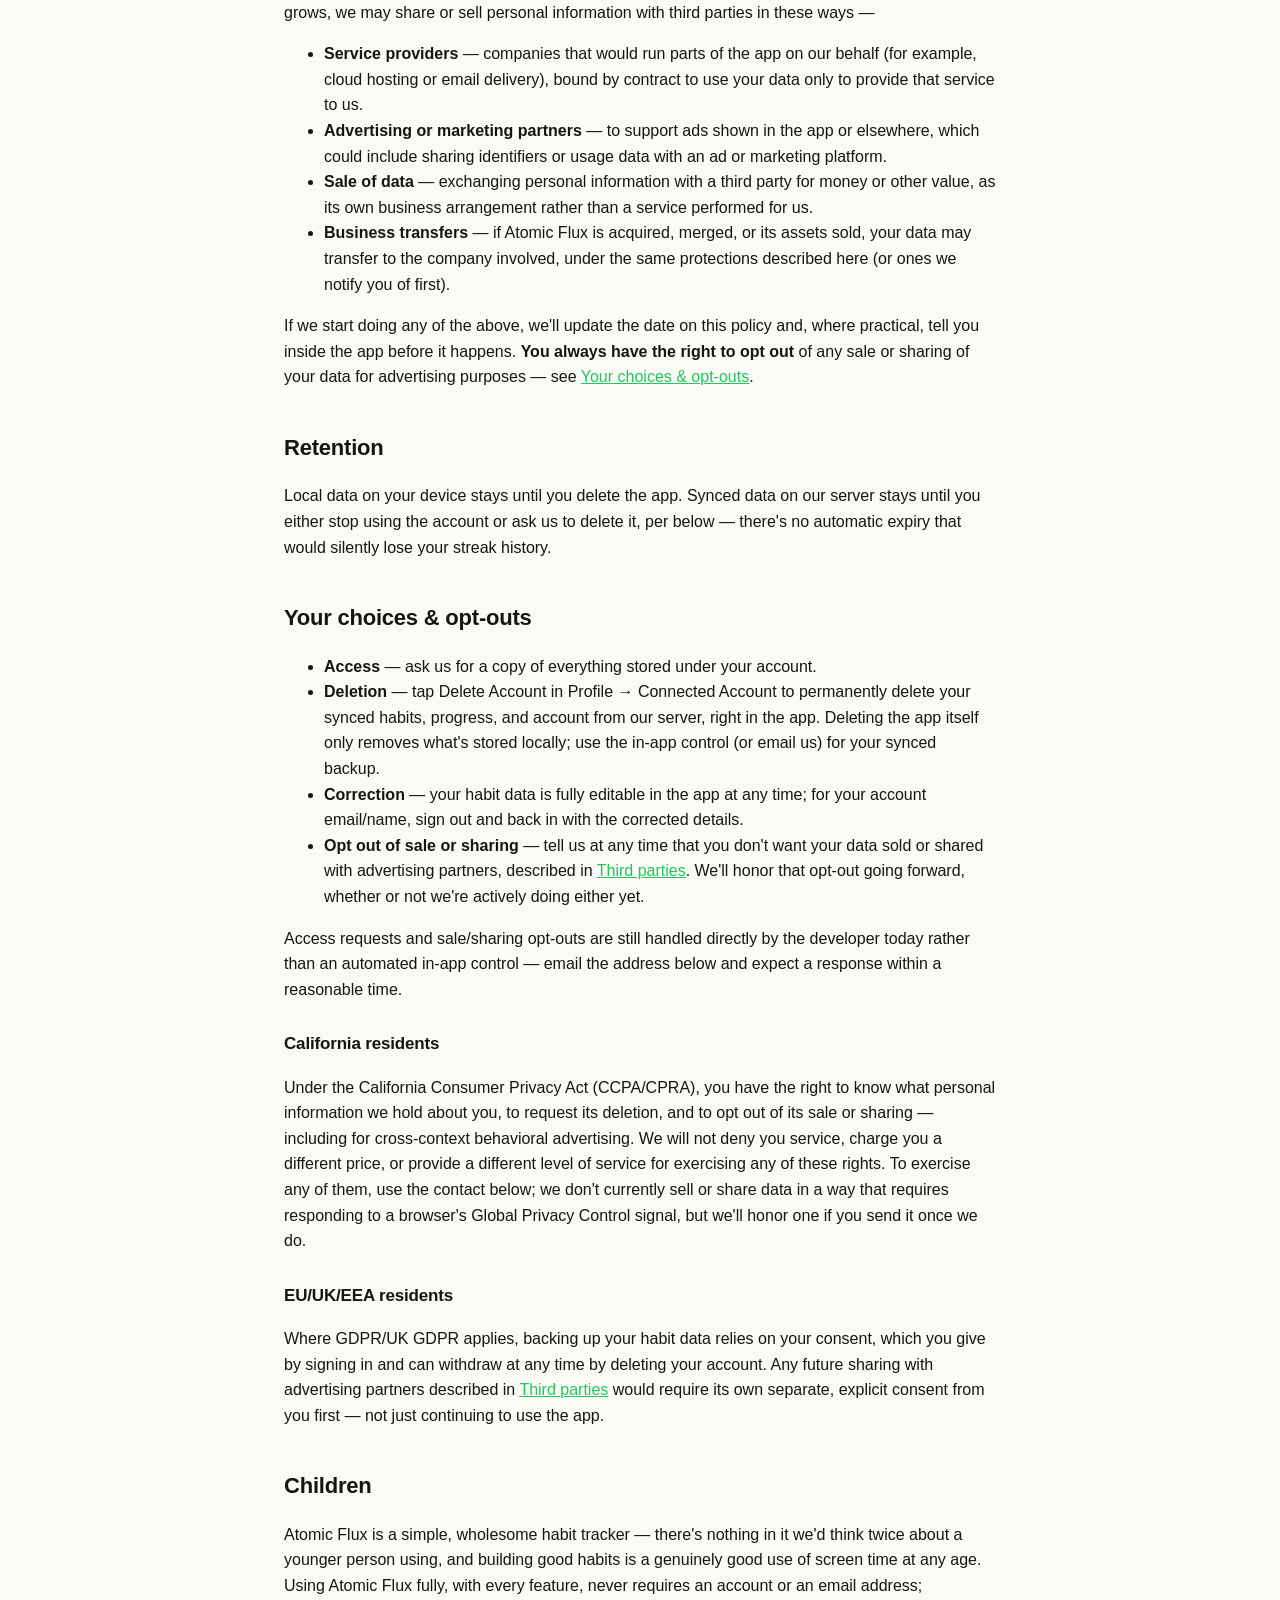
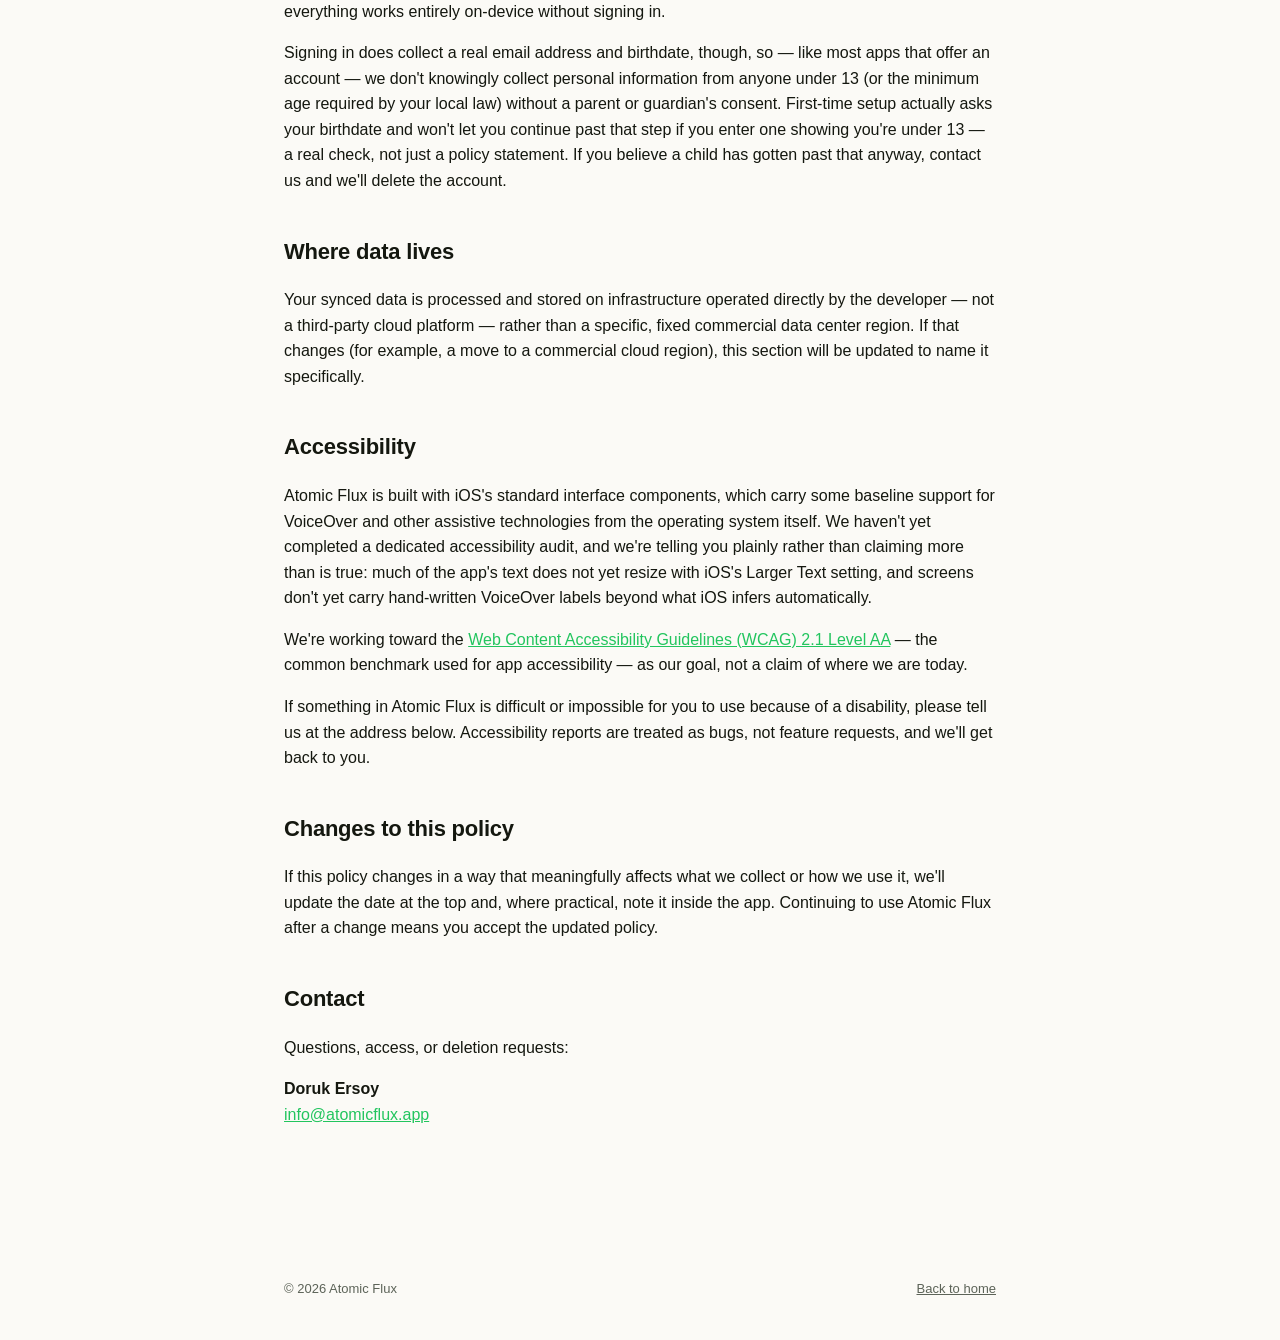
==== commit db0547dc: "Replace personal name with brand name in page footers Co-Authored-By: Claude Sonnet 5 <noreply@anthr" ====
--- a/privacy/index.html
+++ b/privacy/index.html
@@ -138,7 +138,7 @@
 </main>
 
 <footer class="site">
-  <span>&copy; 2026 Doruk Ersoy</span>
+  <span>&copy; 2026 Atomic Flux</span>
   <span><a href="/">Back to home</a></span>
 </footer>
 </body>
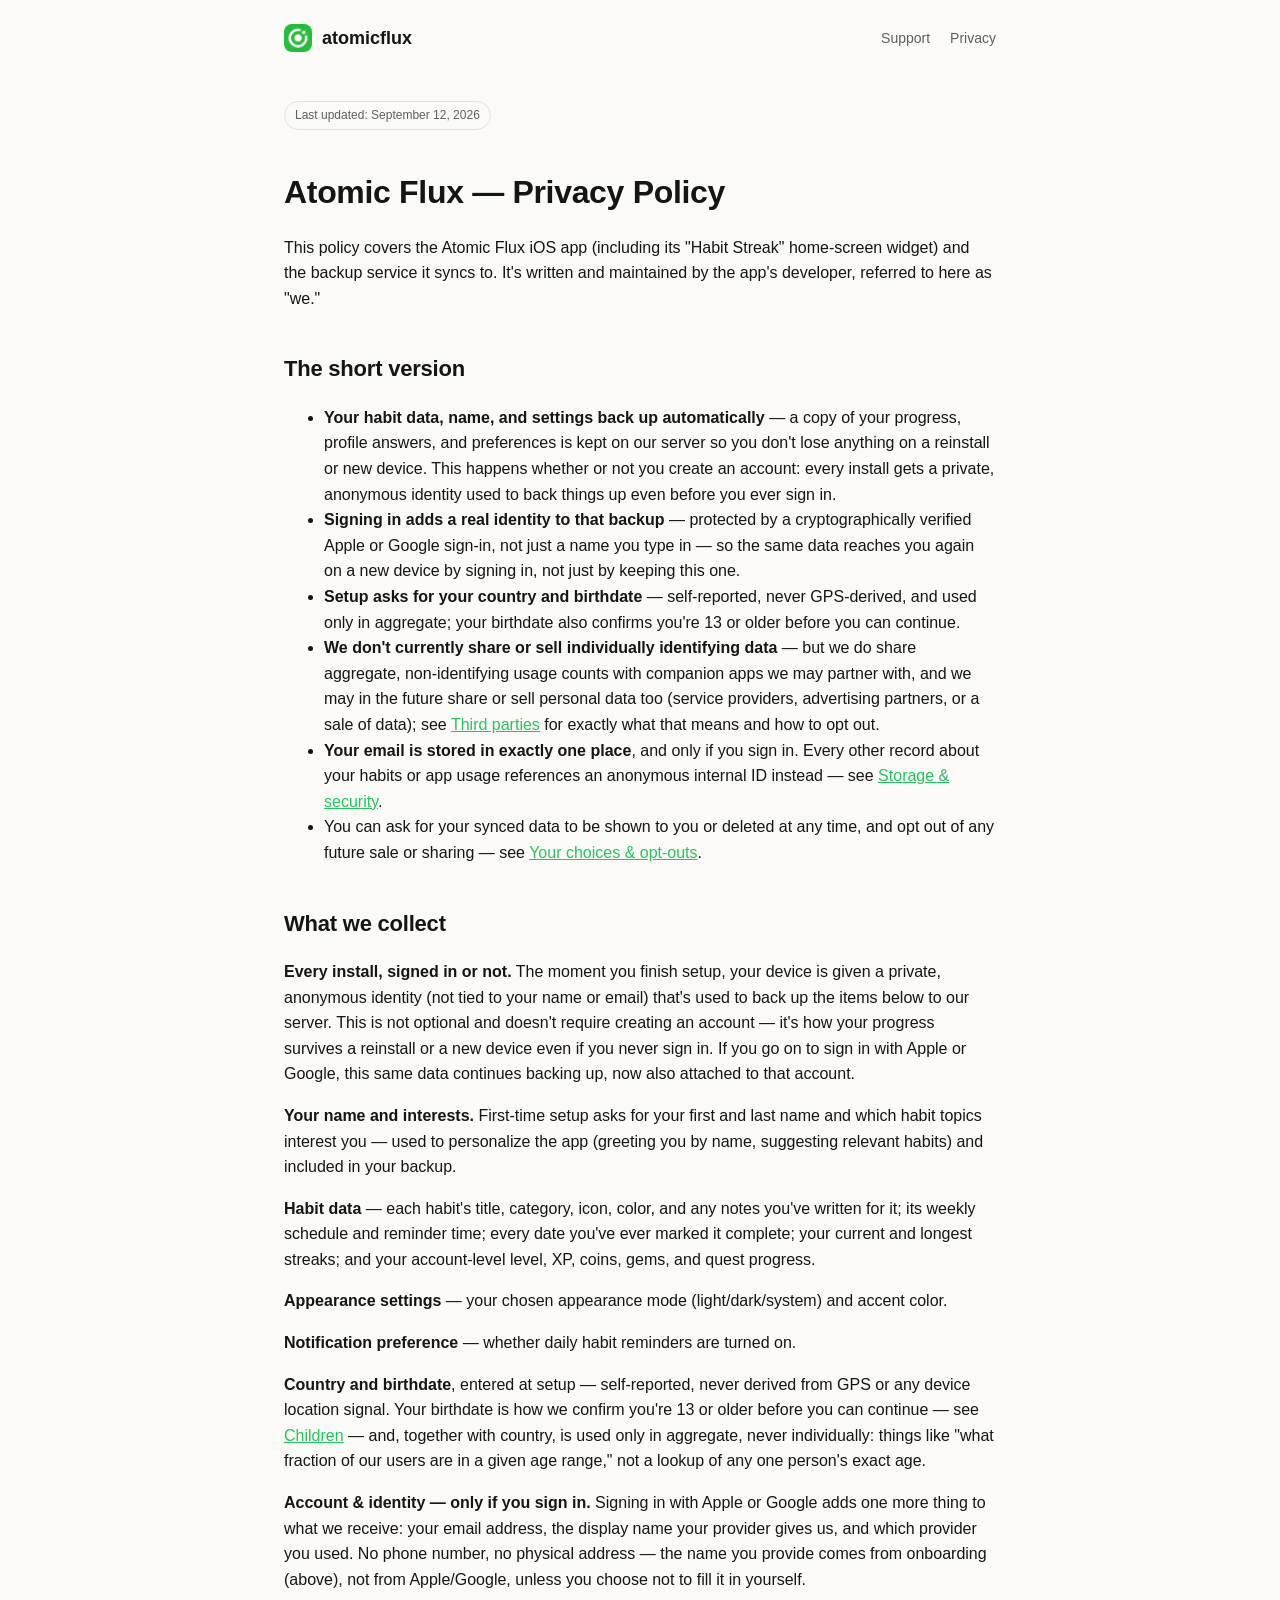
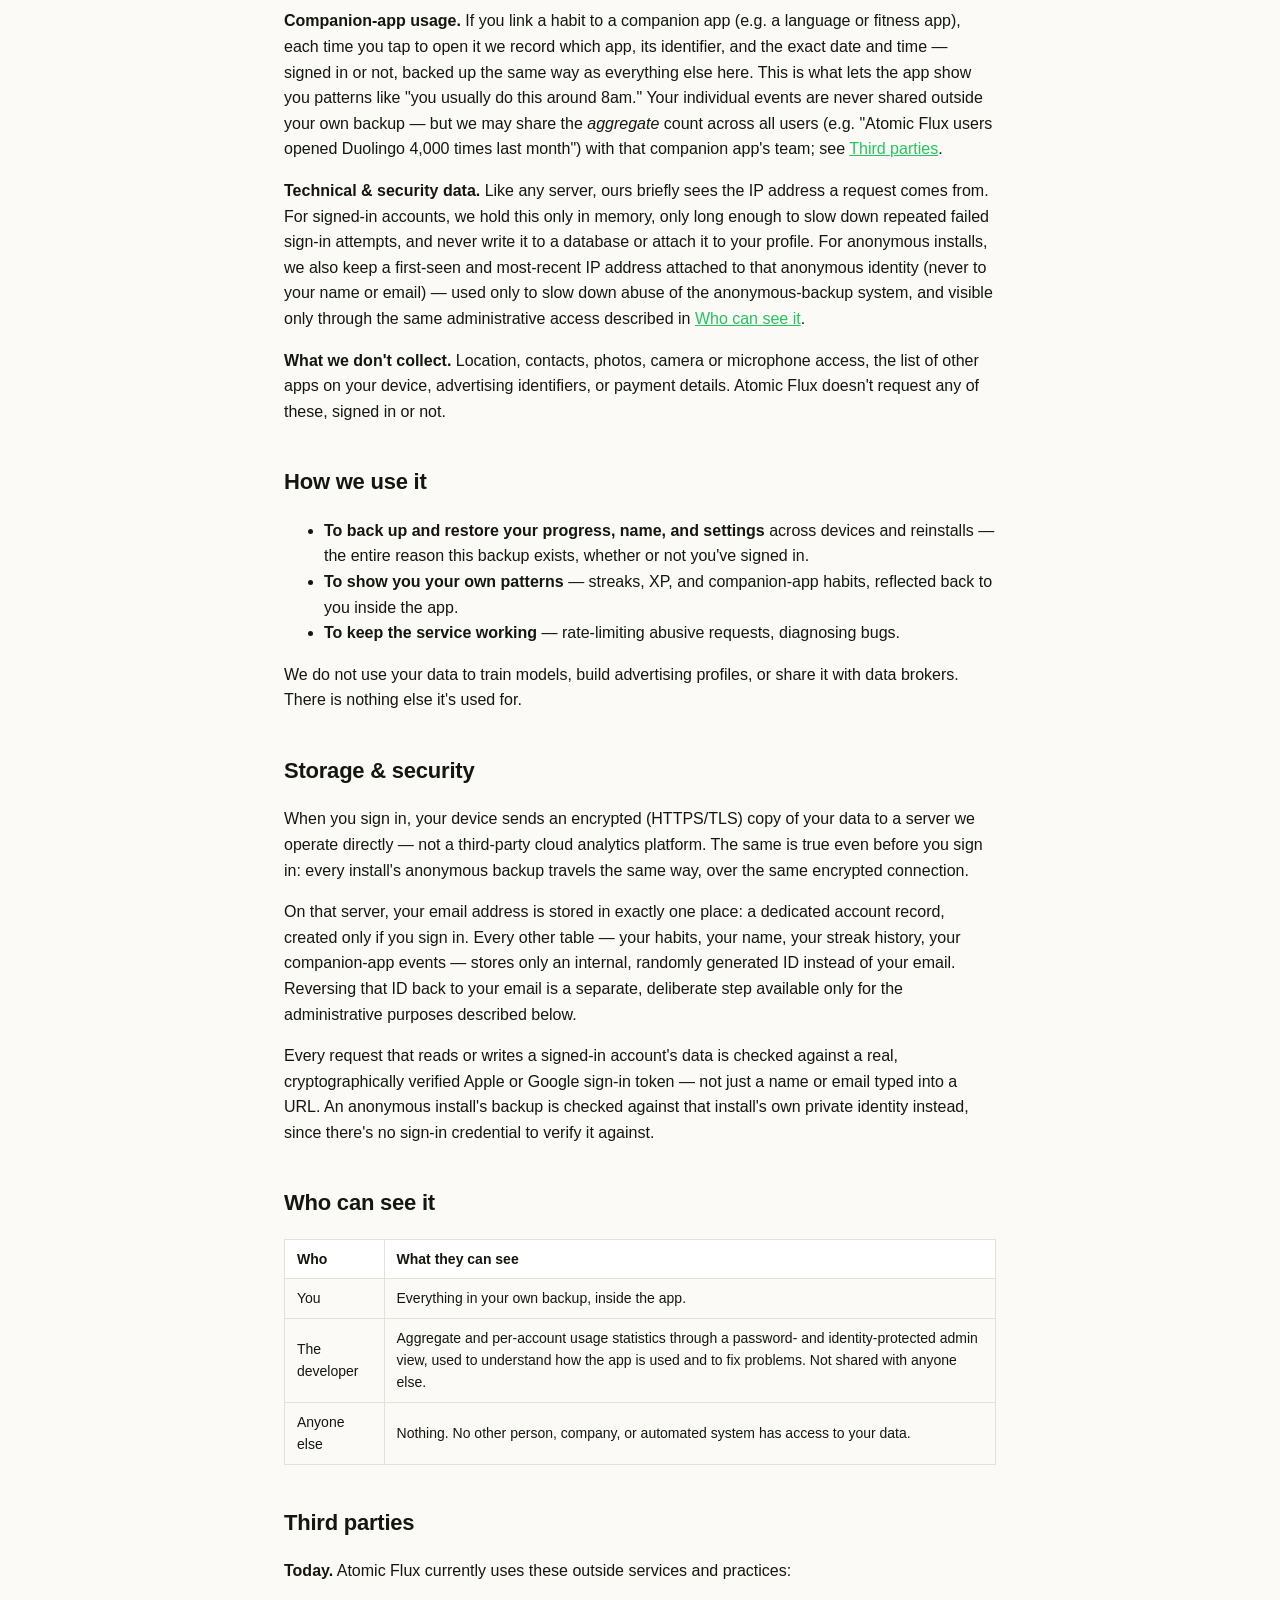
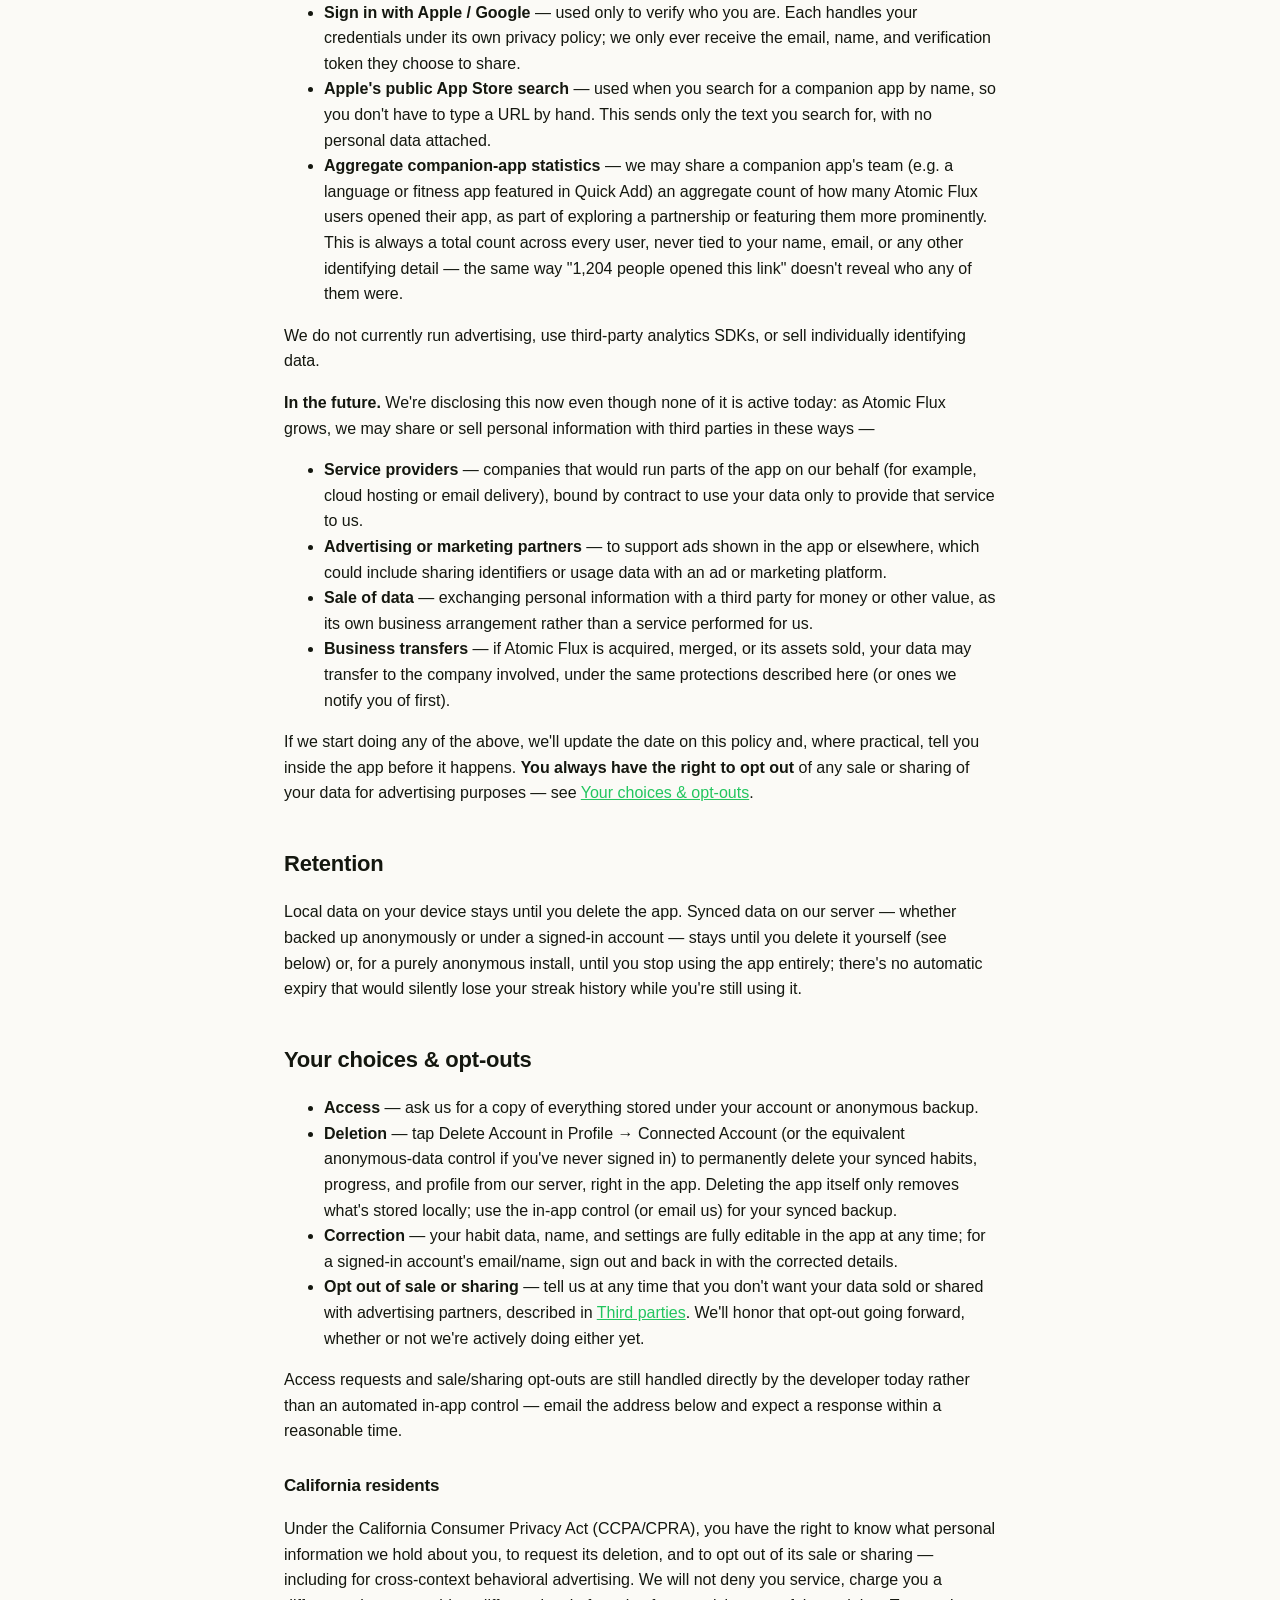
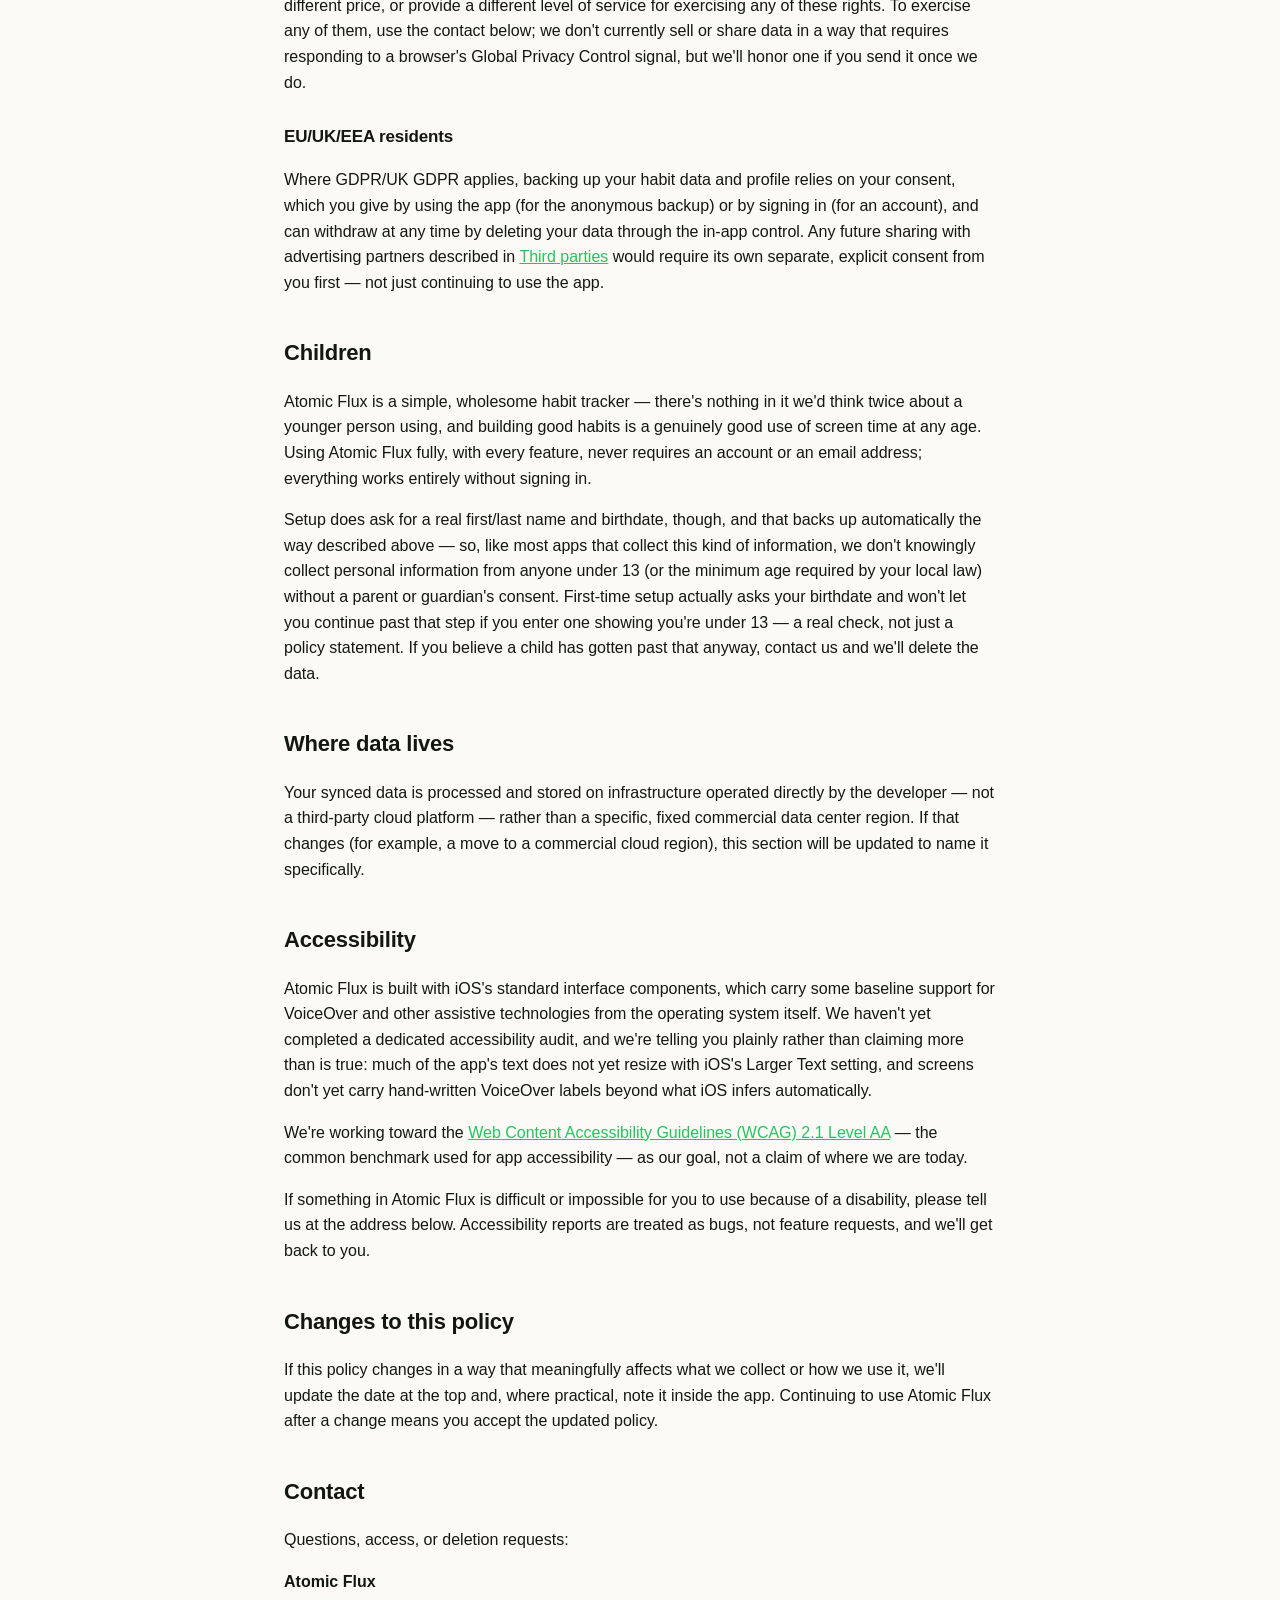
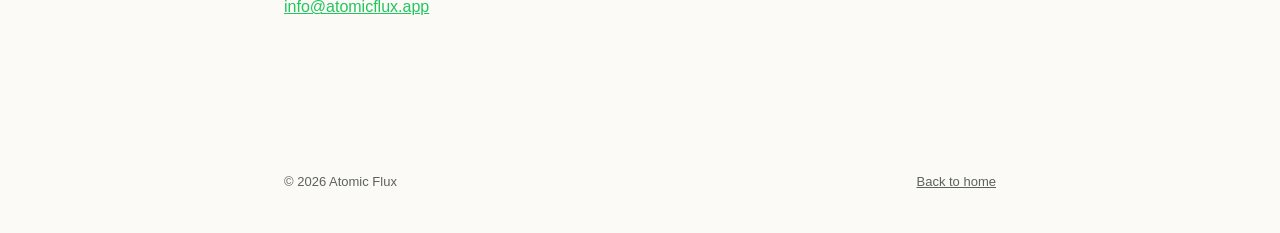
==== commit ab0ab6e4: "Sync privacy page with updated app policy; add llms.txt Privacy page now reflects that habit data, n" ====
--- a/privacy/index.html
+++ b/privacy/index.html
@@ -20,64 +20,63 @@
 </header>
 
 <main class="wrap">
-  <span class="badge">Last updated: August 26, 2026</span>
+  <span class="badge">Last updated: September 12, 2026</span>
   <h1>Atomic Flux — Privacy Policy</h1>
 
   <p>This policy covers the Atomic Flux iOS app (including its "Habit Streak"
-  home-screen widget) and the backup service it optionally syncs to when
-  you sign in. It's written and maintained by the app's sole developer,
-  Doruk Ersoy, referred to here as "we."</p>
+  home-screen widget) and the backup service it syncs to. It's written and
+  maintained by the app's developer, referred to here as "we."</p>
 
   <h2>The short version</h2>
   <ul>
-    <li><strong>Nothing leaves your device unless you sign in.</strong> Without an account, every habit, streak, and note you enter stays only in the app's local storage.</li>
-    <li><strong>Signing in only adds backup and sync</strong> — a copy of your progress, protected by a real, cryptographically verified Apple or Google sign-in, not just a name you type in.</li>
+    <li><strong>Your habit data, name, and settings back up automatically</strong> — a copy of your progress, profile answers, and preferences is kept on our server so you don't lose anything on a reinstall or new device. This happens whether or not you create an account: every install gets a private, anonymous identity used to back things up even before you ever sign in.</li>
+    <li><strong>Signing in adds a real identity to that backup</strong> — protected by a cryptographically verified Apple or Google sign-in, not just a name you type in — so the same data reaches you again on a new device by signing in, not just by keeping this one.</li>
     <li><strong>Setup asks for your country and birthdate</strong> — self-reported, never GPS-derived, and used only in aggregate; your birthdate also confirms you're 13 or older before you can continue.</li>
     <li><strong>We don't currently share or sell individually identifying data</strong> — but we do share aggregate, non-identifying usage counts with companion apps we may partner with, and we may in the future share or sell personal data too (service providers, advertising partners, or a sale of data); see <a href="#third-parties">Third parties</a> for exactly what that means and how to opt out.</li>
-    <li><strong>Your email is stored in exactly one place.</strong> Every other record about your habits or app usage references an anonymous internal ID instead — see <a href="#storage-security">Storage &amp; security</a>.</li>
+    <li><strong>Your email is stored in exactly one place</strong>, and only if you sign in. Every other record about your habits or app usage references an anonymous internal ID instead — see <a href="#storage-security">Storage &amp; security</a>.</li>
     <li>You can ask for your synced data to be shown to you or deleted at any time, and opt out of any future sale or sharing — see <a href="#your-choices">Your choices &amp; opt-outs</a>.</li>
   </ul>
 
   <h2>What we collect</h2>
-  <p>What's collected depends entirely on whether you've signed in. If you use Atomic Flux without ever tapping "Sign in with Apple" or "Sign in with Google," nothing described below leaves your device.</p>
+  <p><strong>Every install, signed in or not.</strong> The moment you finish setup, your device is given a private, anonymous identity (not tied to your name or email) that's used to back up the items below to our server. This is not optional and doesn't require creating an account — it's how your progress survives a reinstall or a new device even if you never sign in. If you go on to sign in with Apple or Google, this same data continues backing up, now also attached to that account.</p>
 
-  <p><strong>Account &amp; identity.</strong> When you sign in, we receive your email address, the display name your provider gives us, and which provider you used (Apple or Google). That's the full extent of identity information we ever receive — no phone number, no physical address, no separate first/last name field.</p>
+  <p><strong>Your name and interests.</strong> First-time setup asks for your first and last name and which habit topics interest you — used to personalize the app (greeting you by name, suggesting relevant habits) and included in your backup.</p>
 
-  <p><strong>Profile info you type in at setup.</strong> During first-time setup, we ask which country you live in (you pick it from a list — this is never derived from GPS or any device location signal) and your birthdate. Your birthdate is how we confirm you're 13 or older before you can continue — see <a href="#children">Children</a> — and, together with country, is used only in aggregate, never individually: things like "what fraction of our users are in a given age range," not a lookup of any one person's exact age.</p>
+  <p><strong>Habit data</strong> — each habit's title, category, icon, color, and any notes you've written for it; its weekly schedule and reminder time; every date you've ever marked it complete; your current and longest streaks; and your account-level level, XP, coins, gems, and quest progress.</p>
 
-  <p><strong>Habit data.</strong> If you're signed in, your device backs up your habit list so you can restore it on a new device or after reinstalling. That backup includes:</p>
-  <ul>
-    <li>Each habit's title, category, icon, color, and any notes you've written for it</li>
-    <li>Its weekly schedule and reminder time</li>
-    <li>Every date you've ever marked it complete, and your current and longest streaks</li>
-    <li>Your account-level level, XP, coins, gems, and quest progress</li>
-  </ul>
+  <p><strong>Appearance settings</strong> — your chosen appearance mode (light/dark/system) and accent color.</p>
 
-  <p><strong>Companion-app usage.</strong> If you link a habit to a companion app (e.g. a language or fitness app) and sign in, each time you tap to open it we record which app, its identifier, and the exact date and time. This is what lets the app show you patterns like "you usually do this around 8am." Your individual events are never shared outside your own account — but we may share the <em>aggregate</em> count across all users (e.g. "Atomic Flux users opened Duolingo 4,000 times last month") with that companion app's team; see <a href="#third-parties">Third parties</a>.</p>
+  <p><strong>Notification preference</strong> — whether daily habit reminders are turned on.</p>
 
-  <p><strong>Technical &amp; security data.</strong> Like any server, ours briefly sees the IP address a request comes from. We hold this only in memory, only long enough to slow down repeated failed sign-in attempts against an account, and never write it to a database or attach it to your profile.</p>
+  <p><strong>Country and birthdate</strong>, entered at setup — self-reported, never derived from GPS or any device location signal. Your birthdate is how we confirm you're 13 or older before you can continue — see <a href="#children">Children</a> — and, together with country, is used only in aggregate, never individually: things like "what fraction of our users are in a given age range," not a lookup of any one person's exact age.</p>
+
+  <p><strong>Account &amp; identity — only if you sign in.</strong> Signing in with Apple or Google adds one more thing to what we receive: your email address, the display name your provider gives us, and which provider you used. No phone number, no physical address — the name you provide comes from onboarding (above), not from Apple/Google, unless you choose not to fill it in yourself.</p>
+
+  <p><strong>Companion-app usage.</strong> If you link a habit to a companion app (e.g. a language or fitness app), each time you tap to open it we record which app, its identifier, and the exact date and time — signed in or not, backed up the same way as everything else here. This is what lets the app show you patterns like "you usually do this around 8am." Your individual events are never shared outside your own backup — but we may share the <em>aggregate</em> count across all users (e.g. "Atomic Flux users opened Duolingo 4,000 times last month") with that companion app's team; see <a href="#third-parties">Third parties</a>.</p>
+
+  <p><strong>Technical &amp; security data.</strong> Like any server, ours briefly sees the IP address a request comes from. For signed-in accounts, we hold this only in memory, only long enough to slow down repeated failed sign-in attempts, and never write it to a database or attach it to your profile. For anonymous installs, we also keep a first-seen and most-recent IP address attached to that anonymous identity (never to your name or email) — used only to slow down abuse of the anonymous-backup system, and visible only through the same administrative access described in <a href="#who-can-see-it">Who can see it</a>.</p>
 
   <p><strong>What we don't collect.</strong> Location, contacts, photos, camera or microphone access, the list of other apps on your device, advertising identifiers, or payment details. Atomic Flux doesn't request any of these, signed in or not.</p>
 
   <h2>How we use it</h2>
   <ul>
-    <li><strong>To back up and restore your progress</strong> across devices and reinstalls — the entire reason an account exists.</li>
+    <li><strong>To back up and restore your progress, name, and settings</strong> across devices and reinstalls — the entire reason this backup exists, whether or not you've signed in.</li>
     <li><strong>To show you your own patterns</strong> — streaks, XP, and companion-app habits, reflected back to you inside the app.</li>
     <li><strong>To keep the service working</strong> — rate-limiting abusive requests, diagnosing bugs.</li>
   </ul>
   <p>We do not use your data to train models, build advertising profiles, or share it with data brokers. There is nothing else it's used for.</p>
 
   <h2 id="storage-security">Storage &amp; security</h2>
-  <p>Your habit data lives on your device by default. When you sign in, your device sends an encrypted (HTTPS/TLS) copy to a server we operate directly — not a third-party cloud analytics platform.</p>
-  <p>On that server, your email address is stored in exactly one place: a dedicated account record. Every other table — your habits, your streak history, your companion-app events — stores only an internal, randomly generated ID instead of your email. Reversing that ID back to your email is a separate, deliberate step available only for the administrative purposes described below.</p>
-  <p>Every request that reads or writes your synced data is checked against a real, cryptographically verified Apple or Google sign-in token — not just a name or email typed into a URL.</p>
+  <p>When you sign in, your device sends an encrypted (HTTPS/TLS) copy of your data to a server we operate directly — not a third-party cloud analytics platform. The same is true even before you sign in: every install's anonymous backup travels the same way, over the same encrypted connection.</p>
+  <p>On that server, your email address is stored in exactly one place: a dedicated account record, created only if you sign in. Every other table — your habits, your name, your streak history, your companion-app events — stores only an internal, randomly generated ID instead of your email. Reversing that ID back to your email is a separate, deliberate step available only for the administrative purposes described below.</p>
+  <p>Every request that reads or writes a signed-in account's data is checked against a real, cryptographically verified Apple or Google sign-in token — not just a name or email typed into a URL. An anonymous install's backup is checked against that install's own private identity instead, since there's no sign-in credential to verify it against.</p>
 
-  <h2>Who can see it</h2>
+  <h2 id="who-can-see-it">Who can see it</h2>
   <table>
     <tr><th>Who</th><th>What they can see</th></tr>
-    <tr><td>You</td><td>Everything in your own account, inside the app.</td></tr>
-    <tr><td>Doruk Ersoy (developer)</td><td>Aggregate and per-account usage statistics through a password- and identity-protected admin view, used to understand how the app is used and to fix problems. Not shared with anyone else.</td></tr>
-    <tr><td>Anyone else</td><td>Nothing. No other person, company, or automated system has access to your account data.</td></tr>
+    <tr><td>You</td><td>Everything in your own backup, inside the app.</td></tr>
+    <tr><td>The developer</td><td>Aggregate and per-account usage statistics through a password- and identity-protected admin view, used to understand how the app is used and to fix problems. Not shared with anyone else.</td></tr>
+    <tr><td>Anyone else</td><td>Nothing. No other person, company, or automated system has access to your data.</td></tr>
   </table>
 
   <h2 id="third-parties">Third parties</h2>
@@ -99,13 +98,13 @@
   <p>If we start doing any of the above, we'll update the date on this policy and, where practical, tell you inside the app before it happens. <strong>You always have the right to opt out</strong> of any sale or sharing of your data for advertising purposes — see <a href="#your-choices">Your choices &amp; opt-outs</a>.</p>
 
   <h2>Retention</h2>
-  <p>Local data on your device stays until you delete the app. Synced data on our server stays until you either stop using the account or ask us to delete it, per below — there's no automatic expiry that would silently lose your streak history.</p>
+  <p>Local data on your device stays until you delete the app. Synced data on our server — whether backed up anonymously or under a signed-in account — stays until you delete it yourself (see below) or, for a purely anonymous install, until you stop using the app entirely; there's no automatic expiry that would silently lose your streak history while you're still using it.</p>
 
   <h2 id="your-choices">Your choices &amp; opt-outs</h2>
   <ul>
-    <li><strong>Access</strong> — ask us for a copy of everything stored under your account.</li>
-    <li><strong>Deletion</strong> — tap Delete Account in Profile → Connected Account to permanently delete your synced habits, progress, and account from our server, right in the app. Deleting the app itself only removes what's stored locally; use the in-app control (or email us) for your synced backup.</li>
-    <li><strong>Correction</strong> — your habit data is fully editable in the app at any time; for your account email/name, sign out and back in with the corrected details.</li>
+    <li><strong>Access</strong> — ask us for a copy of everything stored under your account or anonymous backup.</li>
+    <li><strong>Deletion</strong> — tap Delete Account in Profile → Connected Account (or the equivalent anonymous-data control if you've never signed in) to permanently delete your synced habits, progress, and profile from our server, right in the app. Deleting the app itself only removes what's stored locally; use the in-app control (or email us) for your synced backup.</li>
+    <li><strong>Correction</strong> — your habit data, name, and settings are fully editable in the app at any time; for a signed-in account's email/name, sign out and back in with the corrected details.</li>
     <li><strong>Opt out of sale or sharing</strong> — tell us at any time that you don't want your data sold or shared with advertising partners, described in <a href="#third-parties">Third parties</a>. We'll honor that opt-out going forward, whether or not we're actively doing either yet.</li>
   </ul>
   <p>Access requests and sale/sharing opt-outs are still handled directly by the developer today rather than an automated in-app control — email the address below and expect a response within a reasonable time.</p>
@@ -114,11 +113,11 @@
   <p>Under the California Consumer Privacy Act (CCPA/CPRA), you have the right to know what personal information we hold about you, to request its deletion, and to opt out of its sale or sharing — including for cross-context behavioral advertising. We will not deny you service, charge you a different price, or provide a different level of service for exercising any of these rights. To exercise any of them, use the contact below; we don't currently sell or share data in a way that requires responding to a browser's Global Privacy Control signal, but we'll honor one if you send it once we do.</p>
 
   <h3>EU/UK/EEA residents</h3>
-  <p>Where GDPR/UK GDPR applies, backing up your habit data relies on your consent, which you give by signing in and can withdraw at any time by deleting your account. Any future sharing with advertising partners described in <a href="#third-parties">Third parties</a> would require its own separate, explicit consent from you first — not just continuing to use the app.</p>
+  <p>Where GDPR/UK GDPR applies, backing up your habit data and profile relies on your consent, which you give by using the app (for the anonymous backup) or by signing in (for an account), and can withdraw at any time by deleting your data through the in-app control. Any future sharing with advertising partners described in <a href="#third-parties">Third parties</a> would require its own separate, explicit consent from you first — not just continuing to use the app.</p>
 
   <h2 id="children">Children</h2>
-  <p>Atomic Flux is a simple, wholesome habit tracker — there's nothing in it we'd think twice about a younger person using, and building good habits is a genuinely good use of screen time at any age. Using Atomic Flux fully, with every feature, never requires an account or an email address; everything works entirely on-device without signing in.</p>
-  <p>Signing in does collect a real email address and birthdate, though, so — like most apps that offer an account — we don't knowingly collect personal information from anyone under 13 (or the minimum age required by your local law) without a parent or guardian's consent. First-time setup actually asks your birthdate and won't let you continue past that step if you enter one showing you're under 13 — a real check, not just a policy statement. If you believe a child has gotten past that anyway, contact us and we'll delete the account.</p>
+  <p>Atomic Flux is a simple, wholesome habit tracker — there's nothing in it we'd think twice about a younger person using, and building good habits is a genuinely good use of screen time at any age. Using Atomic Flux fully, with every feature, never requires an account or an email address; everything works entirely without signing in.</p>
+  <p>Setup does ask for a real first/last name and birthdate, though, and that backs up automatically the way described above — so, like most apps that collect this kind of information, we don't knowingly collect personal information from anyone under 13 (or the minimum age required by your local law) without a parent or guardian's consent. First-time setup actually asks your birthdate and won't let you continue past that step if you enter one showing you're under 13 — a real check, not just a policy statement. If you believe a child has gotten past that anyway, contact us and we'll delete the data.</p>
 
   <h2>Where data lives</h2>
   <p>Your synced data is processed and stored on infrastructure operated directly by the developer — not a third-party cloud platform — rather than a specific, fixed commercial data center region. If that changes (for example, a move to a commercial cloud region), this section will be updated to name it specifically.</p>
@@ -133,7 +132,7 @@
 
   <h2>Contact</h2>
   <p>Questions, access, or deletion requests:</p>
-  <p><strong>Doruk Ersoy</strong><br>
+  <p><strong>Atomic Flux</strong><br>
   <a href="mailto:info@atomicflux.app">info@atomicflux.app</a></p>
 </main>
 
